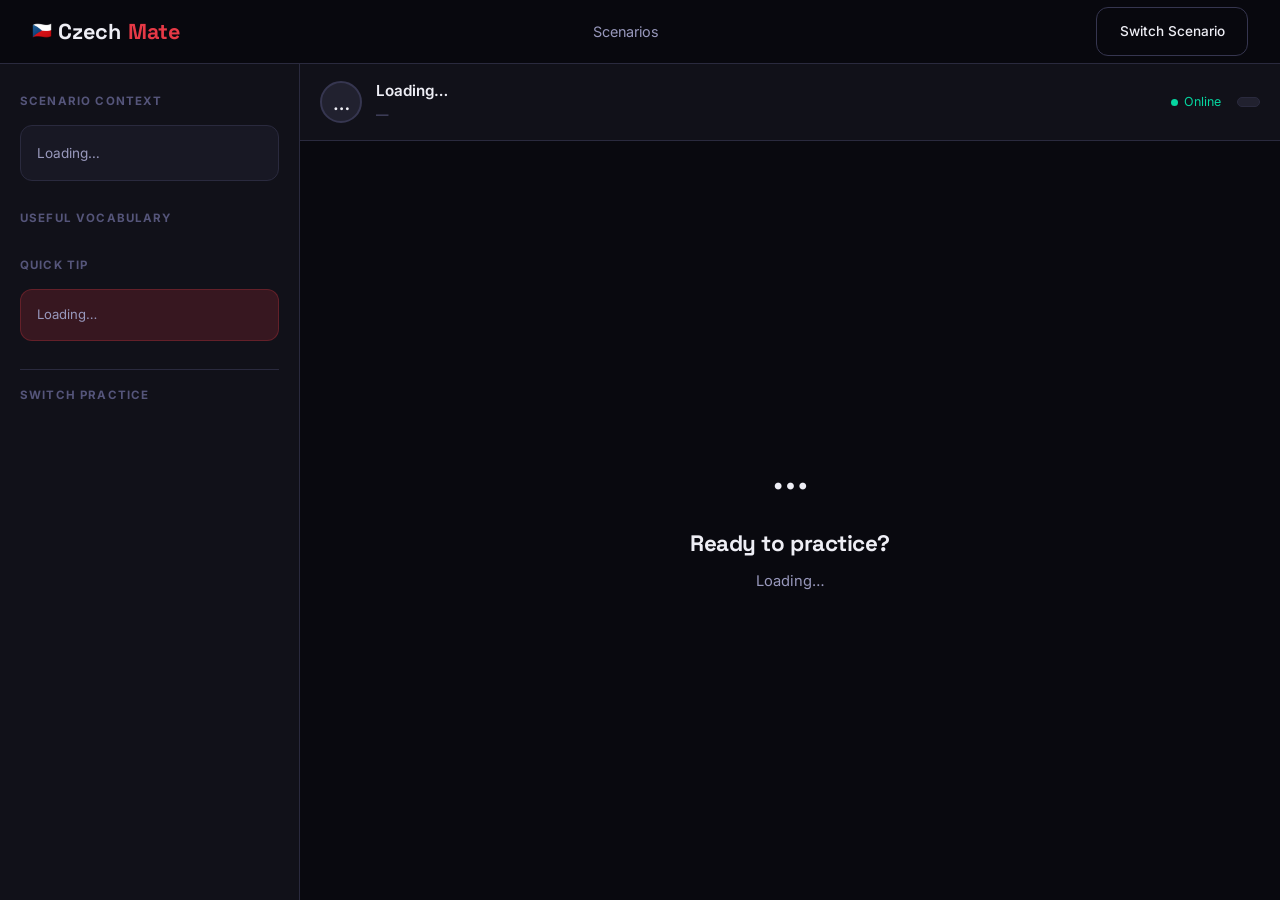
==== practice.html @ a64a5487 "Initial commit — CzechMate MVP (Czech + Spanish scenarios)" ====
<!DOCTYPE html>
<html lang="en">
<head>
  <meta charset="UTF-8">
  <meta name="viewport" content="width=device-width, initial-scale=1.0">
  <title>Practice — CzechMate</title>
  <link rel="preconnect" href="https://fonts.googleapis.com">
  <link rel="preconnect" href="https://fonts.gstatic.com" crossorigin>
  <link href="https://fonts.googleapis.com/css2?family=Space+Grotesk:wght@400;500;600;700&family=Inter:wght@400;500;600&display=swap" rel="stylesheet">
  <link rel="stylesheet" href="styles.css">
  <script src="data.js"></script>
  <script src="chat.js"></script>
</head>
<body>

  <nav>
    <a href="index.html" class="logo">
      <span class="flag">🇨🇿</span>Czech<span class="accent">Mate</span>
    </a>
    <ul class="nav-links">
      <li><a href="scenarios.html">Scenarios</a></li>
      <li id="navScenarioLink"></li>
    </ul>
    <div class="nav-right">
      <a href="scenarios.html" class="btn btn-ghost" style="font-size:.85rem">Switch Scenario</a>
    </div>
  </nav>

  <div class="chat-layout">

    <!-- SIDEBAR -->
    <div class="chat-sidebar" id="chatSidebar">
      <div class="sidebar-section">
        <div class="sidebar-label">Scenario Context</div>
        <div class="context-card" id="sidebarContext">Loading…</div>
      </div>
      <div class="sidebar-section">
        <div class="sidebar-label">Useful Vocabulary</div>
        <div id="sidebarVocab"></div>
      </div>
      <div class="sidebar-section">
        <div class="sidebar-label">Quick Tip</div>
        <div class="tip-card" id="sidebarTip">Loading…</div>
      </div>
      <div class="sidebar-section" style="margin-top:auto;padding-top:1rem;border-top:1px solid var(--border)">
        <div class="sidebar-label">Switch Practice</div>
        <div id="scenarioSwitcher"></div>
      </div>
    </div>

    <!-- CHAT MAIN -->
    <div class="chat-main">

      <div class="chat-topbar">
        <div class="chat-persona">
          <div class="persona-avatar" id="personaAvatar">…</div>
          <div>
            <div class="persona-name" id="personaName">Loading…</div>
            <div class="persona-role" id="personaRole">—</div>
          </div>
        </div>
        <div style="display:flex;align-items:center;gap:1rem">
          <div class="persona-status"><span class="status-dot"></span> Online</div>
          <span id="langBadge" style="font-size:.75rem;font-weight:700;padding:.25rem .65rem;border-radius:100px;background:var(--s3);color:var(--t2);border:1px solid var(--border)"></span>
        </div>
      </div>

      <div class="chat-msgs" id="chatMsgs">
        <div id="welcomeState" style="flex:1;display:flex;align-items:center;justify-content:center;padding:3rem 2rem;">
          <div style="text-align:center;max-width:400px">
            <div style="font-size:3.5rem;margin-bottom:1rem" id="welcomeIcon">…</div>
            <h3 style="font-family:var(--font-h);font-size:1.4rem;font-weight:700;margin-bottom:.75rem" id="welcomeTitle">Ready to practice?</h3>
            <p style="color:var(--t2);font-size:.92rem;line-height:1.7;margin-bottom:1.5rem" id="welcomeSub">Loading…</p>
            <div id="welcomeActions"></div>
          </div>
        </div>
      </div>

      <div class="chat-input-area" id="chatInputArea" style="display:none">
        <form class="chat-form" id="chatForm" onsubmit="handleSubmit(event)">
          <input
            type="text"
            class="chat-input"
            id="chatInput"
            autocomplete="off"
            autocorrect="off"
            spellcheck="false"
          >
          <button type="submit" class="chat-submit" title="Send">➤</button>
        </form>
        <div class="chat-hint" id="chatHint"></div>
      </div>

    </div>
  </div>

  <script>
    // ── SETUP ─────────────────────────────────────────────
    const params      = new URLSearchParams(window.location.search);
    const scenarioId  = params.get('scenario') || 'pub';
    const scenarioMeta = SCENARIOS.find(s => s.id === scenarioId) || SCENARIOS[0];
    const lang        = scenarioMeta.language || 'czech';
    const hasChat     = ChatEngine.hasChatSupport(scenarioId);

    const LANG_INFO = {
      czech:   { flag: '🇨🇿', label: 'Czech',   placeholder: 'Type in Czech… accents optional 😊',   hint: 'Accents optional — type "jedno pivo" or "jedno pivo" and both work.' },
      spanish: { flag: '🇪🇸', label: 'Spanish', placeholder: 'Type in Spanish… ¡sin presión! 😄',     hint: 'Accents optional — "manana" and "mañana" both match. Focus on the words.' }
    };
    const li = LANG_INFO[lang] || LANG_INFO.czech;

    // Nav
    document.getElementById('navScenarioLink').innerHTML =
      `<a href="scenario.html?id=${scenarioId}" style="color:var(--gold)">${scenarioMeta.icon} ${scenarioMeta.title}</a>`;
    document.title = `Practice: ${scenarioMeta.title} — CzechMate`;

    // Language badge
    document.getElementById('langBadge').textContent = `${li.flag} ${li.label}`;

    // Scenario switcher — show all chat-supported scenarios
    const allChats = ChatEngine.getAvailableScenarios();
    document.getElementById('scenarioSwitcher').innerHTML = Object.entries(allChats).map(([id, s]) => {
      const meta = SCENARIOS.find(sc => sc.id === id);
      const icon = meta ? meta.icon : '💬';
      const name = meta ? meta.title : id;
      const active = id === scenarioId;
      return `<a href="practice.html?scenario=${id}" class="btn btn-ghost"
                 style="font-size:.8rem;padding:.45rem .9rem;margin-bottom:.3rem;
                        ${active ? 'border-color:var(--red);color:var(--red)' : ''}">
                ${icon} ${name}${active ? ' ✓' : ''}
              </a>`;
    }).join('');

    // ── NO CHAT SUPPORT — show "coming soon" state ────────
    if (!hasChat) {
      const fallbackId = lang === 'spanish' ? 'es_tapas' : 'pub';
      const fallbackMeta = SCENARIOS.find(s => s.id === fallbackId);

      document.getElementById('personaAvatar').textContent = scenarioMeta.icon;
      document.getElementById('personaName').textContent = scenarioMeta.title;
      document.getElementById('personaRole').textContent = 'Practice coming soon';
      document.getElementById('sidebarContext').textContent = scenarioMeta.shortDesc;
      document.getElementById('sidebarTip').textContent = 'Review the scenario page for dialogue, key phrases, and cultural tips.';
      document.getElementById('sidebarVocab').innerHTML = (scenarioMeta.keyPhrases || []).slice(0, 5).map(p => `
        <div class="vocab-item"><span class="vocab-cz">${p.czech}</span><span class="vocab-en">${p.english}</span></div>
      `).join('');

      document.getElementById('welcomeIcon').textContent = scenarioMeta.icon;
      document.getElementById('welcomeTitle').textContent = `${scenarioMeta.title} — Practice`;
      document.getElementById('welcomeSub').textContent = 'Full AI chat for this scenario is coming soon. In the meantime, review the scenario and try the available practice modes below.';
      document.getElementById('welcomeActions').innerHTML = `
        <div style="display:flex;flex-direction:column;gap:.75rem;align-items:center">
          <a href="scenario.html?id=${scenarioId}" class="btn btn-primary btn-lg">Review Scenario →</a>
          <a href="practice.html?scenario=${fallbackId}" class="btn btn-ghost">
            Try ${fallbackMeta ? fallbackMeta.icon + ' ' + fallbackMeta.title : 'another scenario'} instead
          </a>
          <div style="font-size:.78rem;color:var(--t3);margin-top:.5rem">Full AI chat coming soon for this scenario</div>
        </div>
      `;
      return; // stop here — no chat to init
    }

    // ── INIT CHAT ─────────────────────────────────────────
    const chatData = ChatEngine.init(scenarioId);
    let chatStarted = false;
    let msgCount = 0;

    // Persona
    document.getElementById('personaAvatar').textContent = chatData.persona.avatar;
    document.getElementById('personaName').textContent   = chatData.persona.name;
    document.getElementById('personaRole').textContent   = chatData.persona.role;

    // Sidebar
    document.getElementById('sidebarContext').textContent = chatData.context;
    document.getElementById('sidebarTip').textContent     = chatData.tip;
    document.getElementById('sidebarVocab').innerHTML     = chatData.vocabulary.map(v => `
      <div class="vocab-item">
        <span class="vocab-cz">${v.cz}</span>
        <span class="vocab-en">${v.en}</span>
      </div>
    `).join('');

    // Input placeholder + hint
    document.getElementById('chatInput').placeholder = li.placeholder;
    document.getElementById('chatHint').textContent  = li.hint;

    // Welcome state
    document.getElementById('welcomeIcon').textContent  = scenarioMeta.icon;
    document.getElementById('welcomeTitle').textContent = `Practice: ${scenarioMeta.title}`;
    document.getElementById('welcomeSub').textContent   = chatData.context;
    document.getElementById('welcomeActions').innerHTML = `
      <button class="btn btn-primary btn-lg" onclick="startChat()">Start Conversation →</button>
      <div style="margin-top:.75rem;font-size:.78rem;color:var(--t3)">
        ${li.flag} Type in ${li.label} — accents are optional, just focus on the words.
      </div>
    `;

    // ── START ─────────────────────────────────────────────
    function startChat() {
      chatStarted = true;
      document.getElementById('welcomeState').remove();
      document.getElementById('chatInputArea').style.display = 'block';
      addAIMessage(chatData.opening.text, chatData.opening.translation, false);
      document.getElementById('chatInput').focus();
    }

    // ── RENDER HELPERS ─────────────────────────────────────
    function addAIMessage(text, translation, withDelay = true) {
      const msgs = document.getElementById('chatMsgs');
      if (withDelay) {
        const tid = 'typing_' + Date.now();
        const el  = document.createElement('div');
        el.id = tid;
        el.innerHTML = `<div class="typing-bubble"><div class="t-dot"></div><div class="t-dot"></div><div class="t-dot"></div></div>`;
        msgs.appendChild(el);
        scrollBottom();
        setTimeout(() => { el.remove(); renderAI(text, translation); }, 700 + Math.random() * 500);
      } else {
        renderAI(text, translation);
      }
    }

    function renderAI(text, translation) {
      const msgs = document.getElementById('chatMsgs');
      const el   = document.createElement('div');
      el.className = 'msg ai';
      el.innerHTML = `
        <div class="msg-bubble">${esc(text)}</div>
        ${translation ? `<div class="msg-meta">${esc(translation)}</div>` : ''}
      `;
      msgs.appendChild(el);
      scrollBottom();
    }

    function addUserMessage(text) {
      const msgs = document.getElementById('chatMsgs');
      const el   = document.createElement('div');
      el.className = 'msg user';
      el.innerHTML = `<div class="msg-bubble">${esc(text)}</div>`;
      msgs.appendChild(el);
      scrollBottom();
    }

    function addCorrection(c) {
      const msgs = document.getElementById('chatMsgs');
      const el   = document.createElement('div');
      el.className = 'msg ai';
      el.innerHTML = `
        <div class="msg-correction">
          <div class="correction-label">⚠️ Quick correction</div>
          <strong>"${esc(c.wrong)}"</strong> → <strong style="color:var(--green)">"${esc(c.right)}"</strong>
          <div style="margin-top:.35rem;color:var(--t2)">${esc(c.explain)}</div>
        </div>`;
      msgs.appendChild(el);
      scrollBottom();
    }

    function addEncouragement(text) {
      const msgs = document.getElementById('chatMsgs');
      const el   = document.createElement('div');
      el.innerHTML = `
        <div style="text-align:center;font-size:.78rem;color:var(--green);
                    padding:.5rem;border-top:1px solid var(--border);
                    border-bottom:1px solid var(--border);margin:.5rem 0">
          ✓ ${esc(text)}
        </div>`;
      msgs.appendChild(el);
      scrollBottom();
    }

    function showCompletionBanner() {
      const msgs = document.getElementById('chatMsgs');
      const el   = document.createElement('div');
      el.innerHTML = `
        <div style="background:linear-gradient(135deg,rgba(6,214,160,.08),rgba(230,57,70,.08));
                    border:1px solid var(--border-l);border-radius:var(--r-lg);
                    padding:1.75rem;text-align:center;margin:1rem 0">
          <div style="font-size:2.5rem;margin-bottom:.75rem">🎉</div>
          <h3 style="font-family:var(--font-h);font-size:1.2rem;font-weight:700;margin-bottom:.5rem">
            Scenario Complete!
          </h3>
          <p style="color:var(--t2);font-size:.88rem;margin-bottom:1.25rem">
            You held a full conversation in ${li.label}. That's the real thing.
          </p>
          <div style="display:flex;gap:.75rem;justify-content:center;flex-wrap:wrap">
            <a href="scenario.html?id=${scenarioId}" class="btn btn-ghost" style="font-size:.85rem">Review Scenario</a>
            <a href="scenarios.html" class="btn btn-primary" style="font-size:.85rem">Try Another →</a>
          </div>
        </div>`;
      msgs.appendChild(el);
      scrollBottom();
      const area = document.getElementById('chatInputArea');
      area.style.opacity = '0.4';
      area.style.pointerEvents = 'none';
    }

    // ── SUBMIT ─────────────────────────────────────────────
    function handleSubmit(e) {
      e.preventDefault();
      const input = document.getElementById('chatInput');
      const text  = input.value.trim();
      if (!text) return;
      input.value = '';
      msgCount++;

      addUserMessage(text);
      const result = ChatEngine.process(text);

      if (result.correction) {
        setTimeout(() => addCorrection(result.correction), 300);
      }

      const delay = result.correction ? 1400 : 0;
      setTimeout(() => {
        addAIMessage(result.response.text, result.response.translation, true);
        if (result.encouragement) {
          setTimeout(() => addEncouragement(result.encouragement), 1600);
        }
        if (result.state === 'done' && msgCount > 2) {
          setTimeout(showCompletionBanner, 2200);
        }
      }, delay);
    }

    // ── UTILS ──────────────────────────────────────────────
    function scrollBottom() {
      const msgs = document.getElementById('chatMsgs');
      setTimeout(() => msgs.scrollTo({ top: msgs.scrollHeight, behavior: 'smooth' }), 60);
    }
    function esc(str) {
      return String(str)
        .replace(/&/g,'&amp;').replace(/</g,'&lt;')
        .replace(/>/g,'&gt;').replace(/"/g,'&quot;');
    }

    document.addEventListener('keydown', e => {
      if (e.key === 'Enter' && !chatStarted && hasChat) startChat();
    });
  </script>

</body>
</html>
---- styles.css ----
/* ============================================
   CZECHMATE — Design System & Global Styles
   ============================================ */

*, *::before, *::after { box-sizing: border-box; margin: 0; padding: 0; }

:root {
  --bg:       #09090f;
  --s1:       #111119;
  --s2:       #181824;
  --s3:       #21212f;
  --border:   #2a2a3e;
  --border-l: #363650;
  --red:      #e63946;
  --red-d:    #c1121f;
  --red-glow: rgba(230,57,70,0.18);
  --gold:     #f4a261;
  --gold-glow:rgba(244,162,97,0.15);
  --green:    #06d6a0;
  --blue:     #4361ee;
  --t1:       #eeeef5;
  --t2:       #9898bc;
  --t3:       #55557a;
  --font-h:   'Space Grotesk', sans-serif;
  --font-b:   'Inter', sans-serif;
  --r:        12px;
  --r-lg:     18px;
  --shadow:   0 8px 32px rgba(0,0,0,0.5);
}

html { scroll-behavior: smooth; }
body { background: var(--bg); color: var(--t1); font-family: var(--font-b); line-height: 1.65; }

/* ─── TYPOGRAPHY ─── */
h1,h2,h3,h4 { font-family: var(--font-h); letter-spacing: -0.02em; line-height: 1.15; }
a { color: inherit; }

/* ─── NAV ─── */
nav {
  position: fixed; top: 0; left: 0; right: 0; z-index: 200;
  display: flex; align-items: center; justify-content: space-between;
  padding: 0 2rem; height: 64px;
  background: rgba(9,9,15,0.85); backdrop-filter: blur(16px);
  border-bottom: 1px solid var(--border);
}
.logo {
  font-family: var(--font-h); font-size: 1.35rem; font-weight: 700;
  text-decoration: none; color: var(--t1); display: flex; align-items: center; gap: 0.4rem;
}
.logo .accent { color: var(--red); }
.logo .flag { font-size: 1rem; }
.nav-links { display: flex; align-items: center; gap: 1.5rem; list-style: none; }
.nav-links a { color: var(--t2); text-decoration: none; font-size: 0.9rem; transition: color .2s; }
.nav-links a:hover { color: var(--t1); }
.nav-right { display: flex; align-items: center; gap: 0.75rem; }

/* ─── BUTTONS ─── */
.btn {
  display: inline-flex; align-items: center; gap: 0.45rem;
  padding: .75rem 1.4rem; border-radius: var(--r);
  font-family: var(--font-b); font-size: .9rem; font-weight: 500;
  text-decoration: none; cursor: pointer; border: none; transition: all .2s;
  white-space: nowrap;
}
.btn-primary { background: var(--red); color: #fff; }
.btn-primary:hover { background: var(--red-d); transform: translateY(-1px); box-shadow: 0 8px 24px var(--red-glow); }
.btn-ghost { background: transparent; color: var(--t1); border: 1px solid var(--border-l); }
.btn-ghost:hover { border-color: var(--t2); background: var(--s2); }
.btn-lg { padding: 1rem 2rem; font-size: 1rem; }
.btn-xl { padding: 1.1rem 2.25rem; font-size: 1.05rem; font-weight: 600; border-radius: 14px; }

/* ─── HERO ─── */
.hero {
  min-height: 100vh; display: flex; align-items: center; justify-content: center;
  text-align: center; padding: 7rem 2rem 5rem; position: relative; overflow: hidden;
}
.hero-glow {
  position: absolute; top: -10%; left: 50%; transform: translateX(-50%);
  width: 900px; height: 700px; pointer-events: none;
  background: radial-gradient(ellipse at center top, var(--red-glow) 0%, transparent 65%);
}
.hero-badge {
  display: inline-flex; align-items: center; gap: .5rem;
  background: var(--s2); border: 1px solid var(--border-l);
  padding: .35rem .9rem; border-radius: 100px; font-size: .82rem;
  color: var(--t2); margin-bottom: 2rem;
}
.badge-dot { width:7px; height:7px; background:var(--green); border-radius:50%; animation: pulse 2.5s infinite; }
@keyframes pulse { 0%,100%{opacity:1} 50%{opacity:.35} }

.hero h1 {
  font-size: clamp(2.8rem, 7vw, 5.5rem); font-weight: 700;
  margin-bottom: 1.5rem; max-width: 820px; margin-left: auto; margin-right: auto;
}
.hero h1 .line-red { color: var(--red); display: block; }
.hero h1 .line-dim { color: var(--t2); display: block; font-size: 0.65em; font-weight: 400; margin-top: .3rem; letter-spacing: 0; }

.hero-sub {
  font-size: clamp(.95rem, 2vw, 1.2rem); color: var(--t2);
  max-width: 520px; margin: 0 auto 2.5rem; line-height: 1.75;
}
.hero-cta { display: flex; align-items: center; justify-content: center; gap: 1rem; flex-wrap: wrap; margin-bottom: 3.5rem; }
.hero-proof { display: flex; align-items: center; justify-content: center; gap: 0.5rem; font-size: .82rem; color: var(--t3); }
.proof-avatars { display: flex; }
.proof-avatars span { width:28px; height:28px; border-radius:50%; background:var(--s3); border:2px solid var(--bg); display:flex;align-items:center;justify-content:center;font-size:.75rem; margin-left:-8px; }
.proof-avatars span:first-child { margin-left: 0; }

.hero-divider { width:100%; max-width:900px; margin:0 auto; border:none; border-top:1px solid var(--border); margin-top:3rem; margin-bottom:3rem; }
.hero-stats { display: flex; align-items: center; justify-content: center; gap: 3rem; flex-wrap: wrap; }
.stat-num { font-family:var(--font-h); font-size:1.9rem; font-weight:700; }
.stat-label { font-size:.8rem; color:var(--t3); margin-top:.2rem; }

/* ─── SECTIONS ─── */
.section { padding: 5rem 2rem; max-width: 1100px; margin: 0 auto; }
.section-center { text-align: center; }
.section-center .section-title { margin-left: auto; margin-right: auto; }
.section-center .section-sub { margin-left: auto; margin-right: auto; }
.section-tag { font-size:.75rem; font-weight:700; letter-spacing:.1em; text-transform:uppercase; color:var(--red); margin-bottom:.85rem; }
.section-title { font-size: clamp(1.8rem,4vw,2.9rem); font-weight:700; margin-bottom:.75rem; max-width:600px; }
.section-sub { font-size:1.05rem; color:var(--t2); max-width:520px; line-height:1.75; margin-bottom:0; }

.full-section { background: var(--s1); border-top: 1px solid var(--border); border-bottom: 1px solid var(--border); }

/* ─── PAIN CARDS ─── */
.pain-grid { display:grid; grid-template-columns:repeat(auto-fit,minmax(280px,1fr)); gap:1.25rem; margin-top:3rem; }
.pain-card { background:var(--s2); border:1px solid var(--border); border-radius:var(--r-lg); padding:1.75rem; }
.pain-icon { font-size:2rem; margin-bottom:1rem; }
.pain-card h3 { font-size:1.05rem; font-weight:600; margin-bottom:.5rem; }
.pain-card p { color:var(--t2); font-size:.9rem; line-height:1.65; }
.pain-card .strike { text-decoration: line-through; opacity:.5; }

/* ─── HOW IT WORKS ─── */
.steps { display:grid; grid-template-columns:repeat(auto-fit,minmax(240px,1fr)); gap:2.5rem; margin-top:3rem; }
.step { text-align:center; }
.step-num {
  width:48px; height:48px; border-radius:50%; display:flex; align-items:center; justify-content:center;
  font-family:var(--font-h); font-weight:700; font-size:1rem; margin:0 auto 1.25rem;
  background:var(--red-glow); border:1px solid var(--red); color:var(--red);
}
.step h3 { font-size:1.1rem; font-weight:600; margin-bottom:.5rem; }
.step p { color:var(--t2); font-size:.9rem; line-height:1.65; }

/* ─── SCENARIO CARDS ─── */
.scenarios-grid { display:grid; grid-template-columns:repeat(auto-fill,minmax(290px,1fr)); gap:1.25rem; margin-top:3rem; }
.scenario-card {
  background:var(--s2); border:1px solid var(--border); border-radius:var(--r-lg);
  padding:1.75rem; cursor:pointer; text-decoration:none; color:inherit; display:block;
  transition:all .25s; position:relative; overflow:hidden;
}
.scenario-card::before {
  content:''; position:absolute; top:0; left:0; right:0; height:3px;
  background:linear-gradient(90deg,var(--red),var(--gold));
  transform:scaleX(0); transform-origin:left; transition:transform .3s;
}
.scenario-card:hover::before { transform:scaleX(1); }
.scenario-card:hover { border-color:var(--border-l); transform:translateY(-4px); box-shadow:var(--shadow); }
.scenario-icon { font-size:2.5rem; margin-bottom:1rem; display:block; }
.scenario-card h3 { font-size:1.15rem; font-weight:600; margin-bottom:.2rem; }
.cz-title { font-size:.82rem; color:var(--gold); margin-bottom:.75rem; font-style:italic; }
.scenario-card p { color:var(--t2); font-size:.88rem; line-height:1.65; margin-bottom:1.25rem; }
.scenario-meta { display:flex; align-items:center; justify-content:space-between; }
.difficulty {
  font-size:.72rem; font-weight:700; text-transform:uppercase; letter-spacing:.06em;
  padding:.28rem .7rem; border-radius:100px;
}
.difficulty.beginner { background:rgba(6,214,160,.12); color:var(--green); }
.difficulty.intermediate { background:rgba(244,162,97,.12); color:var(--gold); }
.difficulty.advanced { background:rgba(230,57,70,.12); color:var(--red); }
.scenario-arrow { color:var(--t3); font-size:.85rem; transition:color .2s; }
.scenario-card:hover .scenario-arrow { color:var(--red); }

/* ─── TESTIMONIALS ─── */
.testimonials-grid { display:grid; grid-template-columns:repeat(auto-fit,minmax(280px,1fr)); gap:1.25rem; margin-top:3rem; }
.testimonial { background:var(--s2); border:1px solid var(--border); border-radius:var(--r-lg); padding:1.75rem; }
.stars { color:var(--gold); font-size:.9rem; margin-bottom:1rem; letter-spacing:2px; }
.testimonial blockquote { color:var(--t2); font-size:.92rem; line-height:1.75; margin-bottom:1.25rem; font-style:italic; }
.t-author { display:flex; align-items:center; gap:.75rem; }
.t-avatar { width:40px; height:40px; border-radius:50%; background:var(--s3); display:flex; align-items:center; justify-content:center; font-size:1.2rem; border:1px solid var(--border-l); }
.t-name { font-size:.88rem; font-weight:600; }
.t-info { font-size:.78rem; color:var(--t3); margin-top:.1rem; }

/* ─── CTA BANNER ─── */
.cta-banner {
  text-align:center; padding:5rem 2rem;
  background: var(--s1); border-top:1px solid var(--border); border-bottom:1px solid var(--border);
}
.cta-banner h2 { font-size:clamp(1.8rem,4vw,2.8rem); font-weight:700; margin-bottom:1rem; }
.cta-banner p { color:var(--t2); font-size:1.05rem; margin-bottom:2.5rem; }
.cta-note { font-size:.8rem; color:var(--t3); margin-top:1rem; }

/* ─── FOOTER ─── */
footer { padding:2rem; text-align:center; color:var(--t3); font-size:.82rem; border-top:1px solid var(--border); }
footer a { color:var(--t3); text-decoration:none; }
footer a:hover { color:var(--t2); }
.footer-inner { max-width:1100px; margin:0 auto; display:flex; align-items:center; justify-content:space-between; flex-wrap:wrap; gap:1rem; }

/* ─── SCENARIOS PAGE ─── */
.page-hero {
  padding: 6rem 2rem 2.5rem; text-align:center; max-width:700px; margin:0 auto;
}
.page-hero h1 { font-size:clamp(2rem,5vw,3.2rem); font-weight:700; margin-bottom:.75rem; }
.page-hero p { color:var(--t2); font-size:1.05rem; }
.filter-bar { display:flex; align-items:center; gap:.6rem; flex-wrap:wrap; margin-bottom:2rem; }
.filter-btn {
  font-size:.8rem; font-weight:600; padding:.35rem .9rem; border-radius:100px;
  background:var(--s2); border:1px solid var(--border); color:var(--t2); cursor:pointer; transition:all .2s;
}
.filter-btn.active, .filter-btn:hover { background:var(--red); border-color:var(--red); color:#fff; }

/* ─── SCENARIO DETAIL ─── */
.detail-header {
  padding: 6rem 2rem 2rem; max-width:800px; margin:0 auto;
}
.back-link {
  display:inline-flex; align-items:center; gap:.4rem; color:var(--t3); text-decoration:none;
  font-size:.88rem; margin-bottom:2rem; transition:color .2s;
}
.back-link:hover { color:var(--t1); }
.detail-header h1 { font-size:clamp(2rem,5vw,3.5rem); font-weight:700; margin-bottom:.3rem; }
.detail-cz { font-size:1.1rem; color:var(--gold); margin-bottom:.75rem; font-style:italic; }
.detail-header p { color:var(--t2); font-size:1rem; line-height:1.75; max-width:620px; }
.detail-badges { display:flex; gap:.6rem; margin-top:1.25rem; flex-wrap:wrap; }
.badge { font-size:.75rem; font-weight:600; padding:.3rem .8rem; border-radius:100px; background:var(--s2); border:1px solid var(--border); color:var(--t2); }

.content-body { max-width:800px; margin:0 auto; padding:0 2rem 5rem; }

.content-block { margin-bottom:3rem; }
.content-block-title {
  font-family:var(--font-h); font-size:1.2rem; font-weight:700;
  margin-bottom:1.25rem; display:flex; align-items:center; gap:.6rem;
  padding-bottom:.75rem; border-bottom:1px solid var(--border);
}

/* ─── DIALOGUE ─── */
.dialogue-box { background:var(--s2); border:1px solid var(--border); border-radius:var(--r-lg); overflow:hidden; }
.dialogue-line {
  display:grid; grid-template-columns:90px 1fr; gap:1rem; align-items:start;
  padding:1.2rem 1.5rem; border-bottom:1px solid var(--border);
}
.dialogue-line:last-child { border-bottom:none; }
.dialogue-line.you-line { background:rgba(230,57,70,.04); }
.dl-speaker { font-size:.75rem; font-weight:700; color:var(--t3); padding-top:.25rem; text-transform:uppercase; letter-spacing:.05em; }
.dl-czech { font-size:1rem; font-weight:600; color:var(--t1); margin-bottom:.25rem; line-height:1.5; }
.dl-english { font-size:.85rem; color:var(--t2); margin-bottom:.4rem; }
.dl-note {
  font-size:.78rem; color:var(--gold); display:inline-block;
  background:rgba(244,162,97,.1); border-left:2px solid var(--gold);
  padding:.3rem .7rem; border-radius:0 6px 6px 0; margin-top:.2rem; line-height:1.5;
}

/* ─── KEY PHRASES ─── */
.phrases-list { display:grid; gap:.7rem; }
.phrase-row {
  background:var(--s2); border:1px solid var(--border); border-radius:var(--r);
  padding:1rem 1.25rem; display:grid; grid-template-columns:1.2fr 1fr 1fr; gap:1rem; align-items:center;
}
.p-cz { font-weight:600; font-size:.95rem; }
.p-en { color:var(--t2); font-size:.88rem; }
.p-ph { color:var(--t3); font-size:.78rem; font-style:italic; }

/* ─── CULTURAL TIPS ─── */
.tips-list { display:grid; gap:.85rem; }
.tip {
  background:var(--s2); border:1px solid var(--border); border-radius:var(--r);
  border-left:3px solid var(--gold); padding:1.1rem 1.25rem;
}
.tip h4 { font-size:.9rem; font-weight:700; color:var(--gold); margin-bottom:.35rem; }
.tip p { font-size:.87rem; color:var(--t2); line-height:1.65; }

/* ─── REAL VS TEXTBOOK ─── */
.rvt-grid { display:grid; grid-template-columns:1fr 1fr; gap:1rem; }
.rvt-col h4 { font-size:.75rem; font-weight:700; letter-spacing:.08em; text-transform:uppercase; margin-bottom:.75rem; }
.rvt-col.textbook h4 { color:var(--t3); }
.rvt-col.real h4 { color:var(--green); }
.rvt-item { background:var(--s2); border:1px solid var(--border); border-radius:var(--r); padding:.9rem 1rem; margin-bottom:.6rem; font-size:.87rem; line-height:1.6; }
.rvt-col.textbook .rvt-item { color:var(--t3); }
.rvt-col.real .rvt-item { color:var(--t1); background:rgba(6,214,160,.05); border-color:rgba(6,214,160,.2); }

/* ─── PRACTICE CTA ─── */
.practice-cta-box {
  background: linear-gradient(135deg, var(--s2), var(--s3));
  border: 1px solid var(--border-l); border-radius:var(--r-lg);
  padding:2.25rem; text-align:center; margin-top:2.5rem;
}
.practice-cta-box h3 { font-size:1.4rem; font-weight:700; margin-bottom:.5rem; }
.practice-cta-box p { color:var(--t2); margin-bottom:1.5rem; font-size:.95rem; }

/* ─── CHAT PAGE ─── */
.chat-layout { display:grid; grid-template-columns:300px 1fr; min-height:100vh; padding-top:64px; }

.chat-sidebar {
  background:var(--s1); border-right:1px solid var(--border);
  padding:1.75rem 1.25rem; position:sticky; top:64px;
  height:calc(100vh - 64px); overflow-y:auto;
}
.sidebar-section { margin-bottom:1.75rem; }
.sidebar-label { font-size:.72rem; font-weight:700; letter-spacing:.1em; text-transform:uppercase; color:var(--t3); margin-bottom:.85rem; }
.context-card {
  background:var(--s2); border:1px solid var(--border); border-radius:var(--r);
  padding:1rem; font-size:.85rem; color:var(--t2); line-height:1.65;
}
.vocab-item {
  display:flex; align-items:center; justify-content:space-between;
  padding:.6rem .85rem; background:var(--s2); border:1px solid var(--border);
  border-radius:8px; margin-bottom:.4rem;
}
.vocab-cz { font-weight:600; font-size:.88rem; }
.vocab-en { font-size:.78rem; color:var(--t3); }
.tip-card { background:var(--red-glow); border:1px solid rgba(230,57,70,.25); border-radius:var(--r); padding:.9rem 1rem; font-size:.82rem; color:var(--t2); line-height:1.65; }

.chat-main { display:flex; flex-direction:column; height:calc(100vh - 64px); }
.chat-topbar {
  padding:.9rem 1.25rem; border-bottom:1px solid var(--border);
  display:flex; align-items:center; justify-content:space-between;
  background:var(--s1); flex-shrink:0;
}
.chat-persona { display:flex; align-items:center; gap:.85rem; }
.persona-avatar { width:42px; height:42px; border-radius:50%; background:var(--s3); border:2px solid var(--border-l); display:flex; align-items:center; justify-content:center; font-size:1.4rem; flex-shrink:0; }
.persona-name { font-size:.95rem; font-weight:600; }
.persona-role { font-size:.78rem; color:var(--t3); margin-top:.1rem; }
.persona-status { display:flex; align-items:center; gap:.4rem; font-size:.78rem; color:var(--green); }
.status-dot { width:7px; height:7px; background:var(--green); border-radius:50%; animation:pulse 2s infinite; }

.chat-msgs { flex:1; overflow-y:auto; padding:1.5rem; display:flex; flex-direction:column; gap:1rem; scroll-behavior:smooth; }

.msg { max-width:72%; display:flex; flex-direction:column; gap:.3rem; }
.msg.ai { align-self:flex-start; }
.msg.user { align-self:flex-end; }
.msg-bubble { padding:.85rem 1.1rem; border-radius:16px; font-size:.93rem; line-height:1.55; }
.msg.ai .msg-bubble { background:var(--s3); border:1px solid var(--border); border-bottom-left-radius:4px; }
.msg.user .msg-bubble { background:var(--red); color:#fff; border-bottom-right-radius:4px; }
.msg-meta { font-size:.75rem; color:var(--t3); padding:0 .35rem; }
.msg.user .msg-meta { text-align:right; }
.msg-correction {
  max-width:420px; background:var(--gold-glow); border:1px solid rgba(244,162,97,.3);
  border-radius:var(--r); padding:.8rem 1rem; font-size:.82rem; color:var(--gold); line-height:1.6;
}
.correction-label { font-weight:700; font-size:.72rem; text-transform:uppercase; letter-spacing:.06em; margin-bottom:.35rem; display:flex; align-items:center; gap:.3rem; }

.typing-wrap { display:none; }
.typing-wrap.show { display:block; }
.typing-bubble { display:flex; gap:4px; padding:.85rem 1.1rem; background:var(--s3); border:1px solid var(--border); border-radius:16px; border-bottom-left-radius:4px; width:fit-content; }
.t-dot { width:6px; height:6px; background:var(--t3); border-radius:50%; animation:tdot 1.4s infinite; }
.t-dot:nth-child(2) { animation-delay:.2s; }
.t-dot:nth-child(3) { animation-delay:.4s; }
@keyframes tdot { 0%,60%,100%{opacity:.2;transform:translateY(0)} 30%{opacity:1;transform:translateY(-5px)} }

.chat-input-area { padding:1rem 1.25rem; background:var(--s1); border-top:1px solid var(--border); flex-shrink:0; }
.chat-form { display:flex; gap:.65rem; align-items:center; }
.chat-input {
  flex:1; background:var(--s2); border:1px solid var(--border-l); border-radius:var(--r);
  padding:.85rem 1.1rem; color:var(--t1); font-family:var(--font-b); font-size:.93rem;
  outline:none; transition:border-color .2s;
}
.chat-input:focus { border-color:var(--red); }
.chat-input::placeholder { color:var(--t3); }
.chat-submit {
  width:44px; height:44px; background:var(--red); border:none; border-radius:var(--r);
  color:#fff; cursor:pointer; display:flex; align-items:center; justify-content:center;
  font-size:1.1rem; transition:background .2s; flex-shrink:0;
}
.chat-submit:hover { background:var(--red-d); }
.chat-hint { font-size:.75rem; color:var(--t3); text-align:center; margin-top:.5rem; }

/* ─── WELCOME / INTRO OVERLAY ─── */
.chat-welcome {
  flex:1; display:flex; align-items:center; justify-content:center; padding:2rem;
  flex-direction:column; text-align:center; gap:1.5rem;
}
.welcome-icon { font-size:4rem; }
.welcome-title { font-family:var(--font-h); font-size:1.5rem; font-weight:700; }
.welcome-sub { color:var(--t2); font-size:.95rem; line-height:1.7; max-width:400px; }
.chat-score { display:flex; align-items:center; gap:1rem; font-size:.85rem; color:var(--t2); }
.score-item { display:flex; align-items:center; gap:.35rem; }

/* ─── RESPONSIVE ─── */
@media (max-width:900px) {
  .chat-layout { grid-template-columns:1fr; }
  .chat-sidebar { display:none; }
  .rvt-grid { grid-template-columns:1fr; }
  .phrase-row { grid-template-columns:1fr 1fr; }
  .p-ph { display:none; }
  .dialogue-line { grid-template-columns:75px 1fr; }
}
@media (max-width:640px) {
  nav { padding:0 1rem; }
  .nav-links { display:none; }
  .hero h1 { font-size:2.4rem; }
  .hero-stats { gap:2rem; }
  .scenarios-grid { grid-template-columns:1fr; }
}
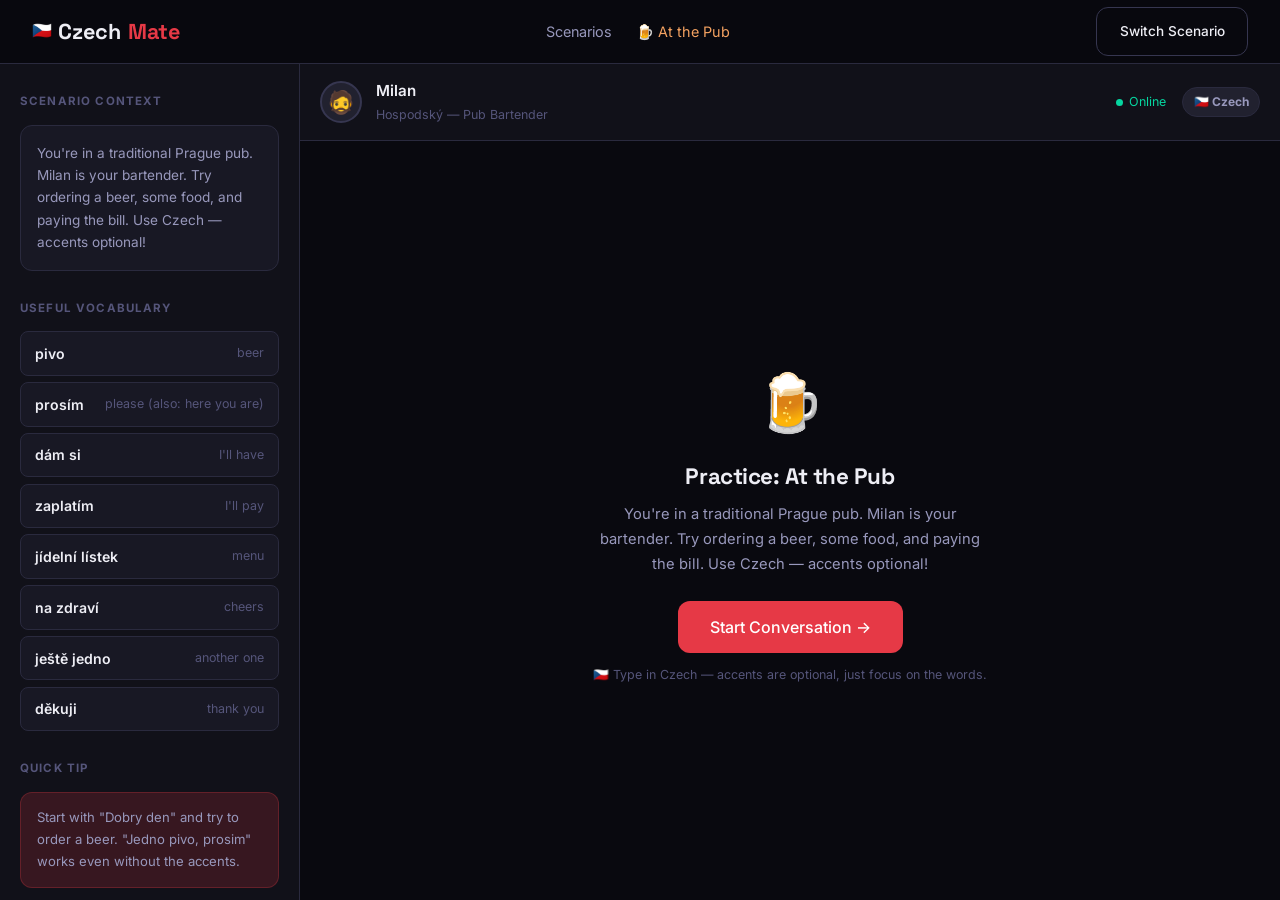
==== commit 0e84d556: "Fix practice page — wrap script in IIFE to allow early return" ====
--- a/practice.html
+++ b/practice.html
@@ -95,6 +95,7 @@
   </div>
 
   <script>
+  (function () {
     // ── SETUP ─────────────────────────────────────────────
     const params      = new URLSearchParams(window.location.search);
     const scenarioId  = params.get('scenario') || 'pub';
@@ -195,7 +196,7 @@
     `;
 
     // ── START ─────────────────────────────────────────────
-    function startChat() {
+    window.startChat = function startChat() {
       chatStarted = true;
       document.getElementById('welcomeState').remove();
       document.getElementById('chatInputArea').style.display = 'block';
@@ -294,7 +295,7 @@
     }
 
     // ── SUBMIT ─────────────────────────────────────────────
-    function handleSubmit(e) {
+    window.handleSubmit = function handleSubmit(e) {
       e.preventDefault();
       const input = document.getElementById('chatInput');
       const text  = input.value.trim();
@@ -333,8 +334,9 @@
     }
 
     document.addEventListener('keydown', e => {
-      if (e.key === 'Enter' && !chatStarted && hasChat) startChat();
+      if (e.key === 'Enter' && !chatStarted && hasChat) window.startChat();
     });
+  })();
   </script>
 
 </body>
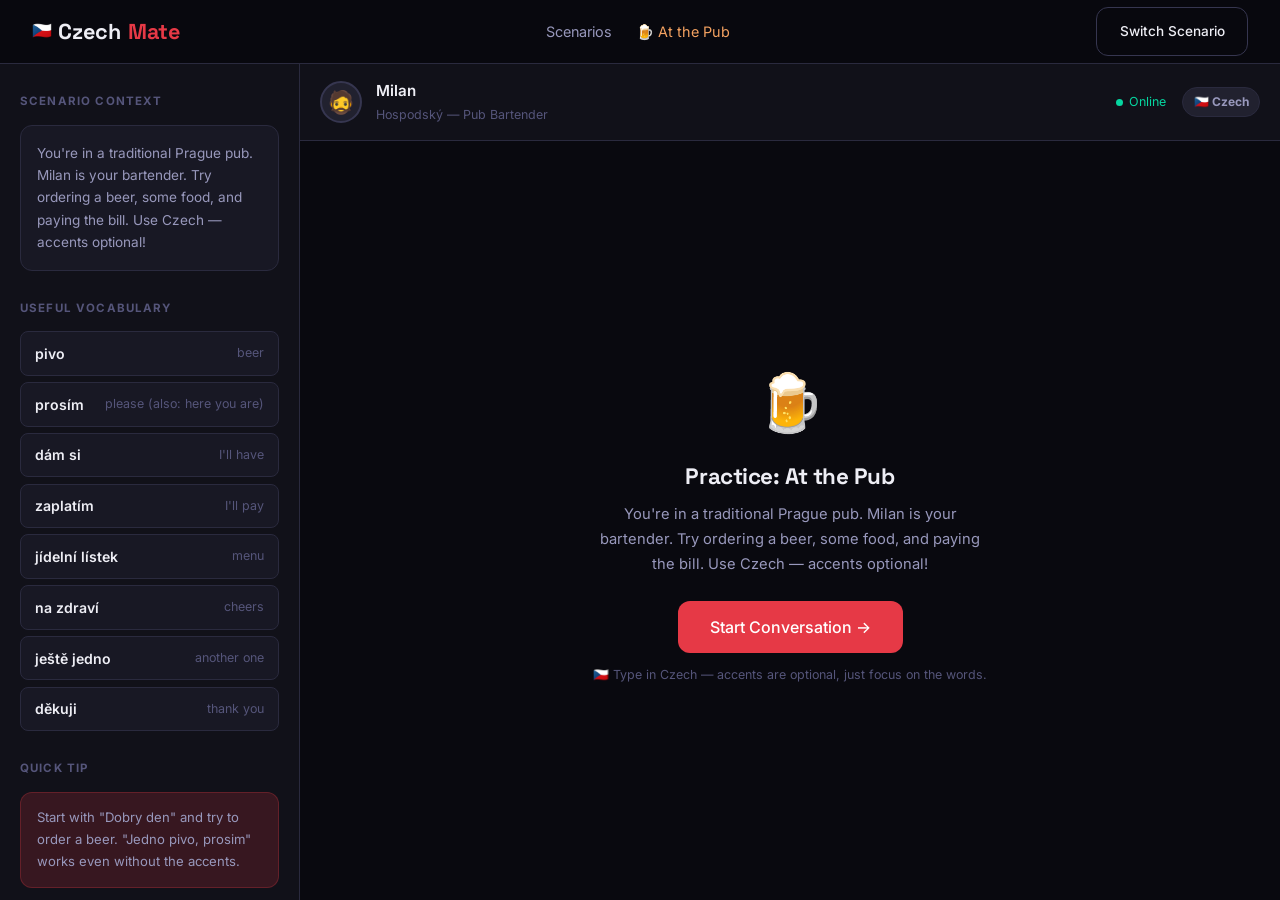
==== commit f449e89f: "Three tester-driven improvements - Remove 'quiero' grammar correction — valid in Latin America and s" ====
--- a/practice.html
+++ b/practice.html
@@ -104,8 +104,8 @@
     const hasChat     = ChatEngine.hasChatSupport(scenarioId);
 
     const LANG_INFO = {
-      czech:   { flag: '🇨🇿', label: 'Czech',   placeholder: 'Type in Czech… accents optional 😊',   hint: 'Accents optional — type "jedno pivo" or "jedno pivo" and both work.' },
-      spanish: { flag: '🇪🇸', label: 'Spanish', placeholder: 'Type in Spanish… ¡sin presión! 😄',     hint: 'Accents optional — "manana" and "mañana" both match. Focus on the words.' }
+      czech:   { flag: '🇨🇿', label: 'Czech',         placeholder: 'Type in Czech… accents optional 😊',   hint: 'Accents optional — "jedno pivo" and "jedno pivo" both work. Focus on the words.' },
+      spanish: { flag: '🇪🇸', label: 'Spain Spanish',  placeholder: 'Type in Spanish… ¡sin presión! 😄',   hint: 'Spain Spanish dialect — phrases like "ponme" and "caña" are Spain-specific. Accents optional.' }
     };
     const li = LANG_INFO[lang] || LANG_INFO.czech;
 
@@ -165,6 +165,51 @@
     let chatStarted = false;
     let msgCount = 0;
 
+    // ── SAVE / RESTORE (localStorage) ─────────────────────
+    const SAVE_KEY = `czechmate_chat_v1_${scenarioId}`;
+    let sessionMessages = []; // mirror of rendered messages for saving
+
+    function saveSession() {
+      try {
+        localStorage.setItem(SAVE_KEY, JSON.stringify({
+          scenarioId,
+          messages:    sessionMessages,
+          engineState: ChatEngine.getState(),
+          timestamp:   Date.now()
+        }));
+      } catch(e) { /* storage full or unavailable — fail silently */ }
+    }
+
+    function loadSession() {
+      try {
+        const raw = localStorage.getItem(SAVE_KEY);
+        if (!raw) return null;
+        const data = JSON.parse(raw);
+        // Expire sessions older than 7 days
+        if (Date.now() - data.timestamp > 7 * 24 * 60 * 60 * 1000) {
+          localStorage.removeItem(SAVE_KEY);
+          return null;
+        }
+        return data;
+      } catch(e) { return null; }
+    }
+
+    function clearSession() {
+      localStorage.removeItem(SAVE_KEY);
+      sessionMessages = [];
+    }
+
+    function timeAgo(ts) {
+      const mins = Math.round((Date.now() - ts) / 60000);
+      if (mins < 1)  return 'just now';
+      if (mins < 60) return `${mins}m ago`;
+      const hrs = Math.round(mins / 60);
+      if (hrs < 24)  return `${hrs}h ago`;
+      return `${Math.round(hrs / 24)}d ago`;
+    }
+
+    const savedSession = loadSession();
+
     // Persona
     document.getElementById('personaAvatar').textContent = chatData.persona.avatar;
     document.getElementById('personaName').textContent   = chatData.persona.name;
@@ -180,29 +225,110 @@
       </div>
     `).join('');
 
+    // Sidebar — clear saved session link (shown only if session exists)
+    if (savedSession) {
+      const clearBtn = document.createElement('div');
+      clearBtn.style.cssText = 'margin-top:.75rem;text-align:center';
+      clearBtn.innerHTML = `<button onclick="window.clearAndReload()" style="background:none;border:none;color:var(--t3);font-size:.75rem;cursor:pointer;text-decoration:underline">🗑 Clear saved conversation</button>`;
+      document.getElementById('chatSidebar').appendChild(clearBtn);
+    }
+
+    window.clearAndReload = function() {
+      clearSession();
+      location.reload();
+    };
+
     // Input placeholder + hint
     document.getElementById('chatInput').placeholder = li.placeholder;
     document.getElementById('chatHint').textContent  = li.hint;
 
-    // Welcome state
+    // Welcome state — show resume option if a session is saved
     document.getElementById('welcomeIcon').textContent  = scenarioMeta.icon;
     document.getElementById('welcomeTitle').textContent = `Practice: ${scenarioMeta.title}`;
     document.getElementById('welcomeSub').textContent   = chatData.context;
-    document.getElementById('welcomeActions').innerHTML = `
-      <button class="btn btn-primary btn-lg" onclick="startChat()">Start Conversation →</button>
-      <div style="margin-top:.75rem;font-size:.78rem;color:var(--t3)">
-        ${li.flag} Type in ${li.label} — accents are optional, just focus on the words.
-      </div>
-    `;
-
-    // ── START ─────────────────────────────────────────────
+
+    if (savedSession && savedSession.messages && savedSession.messages.length > 0) {
+      document.getElementById('welcomeActions').innerHTML = `
+        <button class="btn btn-primary btn-lg" onclick="window.resumeChat()" style="margin-bottom:.5rem">
+          ▶ Resume Conversation
+        </button>
+        <div style="font-size:.78rem;color:var(--t3);margin-bottom:1rem">
+          Saved ${timeAgo(savedSession.timestamp)} · ${savedSession.messages.filter(m=>m.role==='user').length} messages sent
+        </div>
+        <button class="btn btn-ghost" onclick="window.startFresh()" style="font-size:.85rem">
+          Start Fresh
+        </button>
+      `;
+    } else {
+      document.getElementById('welcomeActions').innerHTML = `
+        <button class="btn btn-primary btn-lg" onclick="window.startChat()">Start Conversation →</button>
+        <div style="margin-top:.75rem;font-size:.78rem;color:var(--t3)">
+          ${li.flag} Type in ${li.label} — accents are optional, just focus on the words.
+        </div>
+      `;
+    }
+
+    // ── START (fresh) ─────────────────────────────────────
     window.startChat = function startChat() {
+      clearSession();
       chatStarted = true;
       document.getElementById('welcomeState').remove();
       document.getElementById('chatInputArea').style.display = 'block';
-      addAIMessage(chatData.opening.text, chatData.opening.translation, false);
+      const opening = chatData.opening;
+      sessionMessages.push({ role: 'ai', text: opening.text, translation: opening.translation });
+      saveSession();
+      addAIMessage(opening.text, opening.translation, false);
       document.getElementById('chatInput').focus();
-    }
+    };
+
+    // ── START FRESH (from welcome resume screen) ──────────
+    window.startFresh = function startFresh() {
+      clearSession();
+      // Rebuild welcome with the normal start button
+      document.getElementById('welcomeActions').innerHTML = `
+        <button class="btn btn-primary btn-lg" onclick="window.startChat()">Start Conversation →</button>
+        <div style="margin-top:.75rem;font-size:.78rem;color:var(--t3)">
+          ${li.flag} Type in ${li.label} — accents are optional, just focus on the words.
+        </div>
+      `;
+      document.getElementById('welcomeTitle').textContent = `Practice: ${scenarioMeta.title}`;
+    };
+
+    // ── RESUME saved session ───────────────────────────────
+    window.resumeChat = function resumeChat() {
+      if (!savedSession) { window.startChat(); return; }
+      chatStarted = true;
+      document.getElementById('welcomeState').remove();
+      document.getElementById('chatInputArea').style.display = 'block';
+
+      // Re-init engine for this scenario, then restore saved position
+      ChatEngine.init(scenarioId);
+      ChatEngine.restoreState(savedSession.engineState);
+      sessionMessages = savedSession.messages;
+      msgCount = savedSession.engineState.messageCount || 0;
+
+      // Render a "resumed" divider first
+      const msgs = document.getElementById('chatMsgs');
+      const divider = document.createElement('div');
+      divider.innerHTML = `
+        <div style="text-align:center;font-size:.73rem;color:var(--t3);
+                    padding:.4rem;border-top:1px solid var(--border);
+                    border-bottom:1px solid var(--border);margin:.5rem 0">
+          ↩ Conversation resumed from ${timeAgo(savedSession.timestamp)}
+        </div>`;
+      msgs.appendChild(divider);
+
+      // Replay all saved messages instantly (no delay)
+      savedSession.messages.forEach(m => {
+        if      (m.role === 'ai')           renderAI(m.text, m.translation);
+        else if (m.role === 'user')         renderUserMsg(m.text);
+        else if (m.role === 'correction')   renderCorrection(m);
+        else if (m.role === 'encouragement') renderEncouragement(m.text);
+      });
+
+      scrollBottom();
+      document.getElementById('chatInput').focus();
+    };
 
     // ── RENDER HELPERS ─────────────────────────────────────
     function addAIMessage(text, translation, withDelay = true) {
@@ -233,6 +359,10 @@
     }
 
     function addUserMessage(text) {
+      renderUserMsg(text);
+    }
+
+    function renderUserMsg(text) {
       const msgs = document.getElementById('chatMsgs');
       const el   = document.createElement('div');
       el.className = 'msg user';
@@ -242,6 +372,10 @@
     }
 
     function addCorrection(c) {
+      renderCorrection(c);
+    }
+
+    function renderCorrection(c) {
       const msgs = document.getElementById('chatMsgs');
       const el   = document.createElement('div');
       el.className = 'msg ai';
@@ -256,6 +390,10 @@
     }
 
     function addEncouragement(text) {
+      renderEncouragement(text);
+    }
+
+    function renderEncouragement(text) {
       const msgs = document.getElementById('chatMsgs');
       const el   = document.createElement('div');
       el.innerHTML = `
@@ -269,6 +407,7 @@
     }
 
     function showCompletionBanner() {
+      clearSession(); // conversation done — no need to keep the save
       const msgs = document.getElementById('chatMsgs');
       const el   = document.createElement('div');
       el.innerHTML = `
@@ -303,24 +442,32 @@
       input.value = '';
       msgCount++;
 
+      sessionMessages.push({ role: 'user', text });
       addUserMessage(text);
       const result = ChatEngine.process(text);
 
       if (result.correction) {
+        sessionMessages.push({ role: 'correction', ...result.correction });
         setTimeout(() => addCorrection(result.correction), 300);
       }
 
       const delay = result.correction ? 1400 : 0;
       setTimeout(() => {
+        sessionMessages.push({ role: 'ai', text: result.response.text, translation: result.response.translation });
         addAIMessage(result.response.text, result.response.translation, true);
+
         if (result.encouragement) {
+          sessionMessages.push({ role: 'encouragement', text: result.encouragement });
           setTimeout(() => addEncouragement(result.encouragement), 1600);
         }
+
         if (result.state === 'done' && msgCount > 2) {
           setTimeout(showCompletionBanner, 2200);
+        } else {
+          saveSession(); // auto-save after each exchange
         }
       }, delay);
-    }
+    };
 
     // ── UTILS ──────────────────────────────────────────────
     function scrollBottom() {
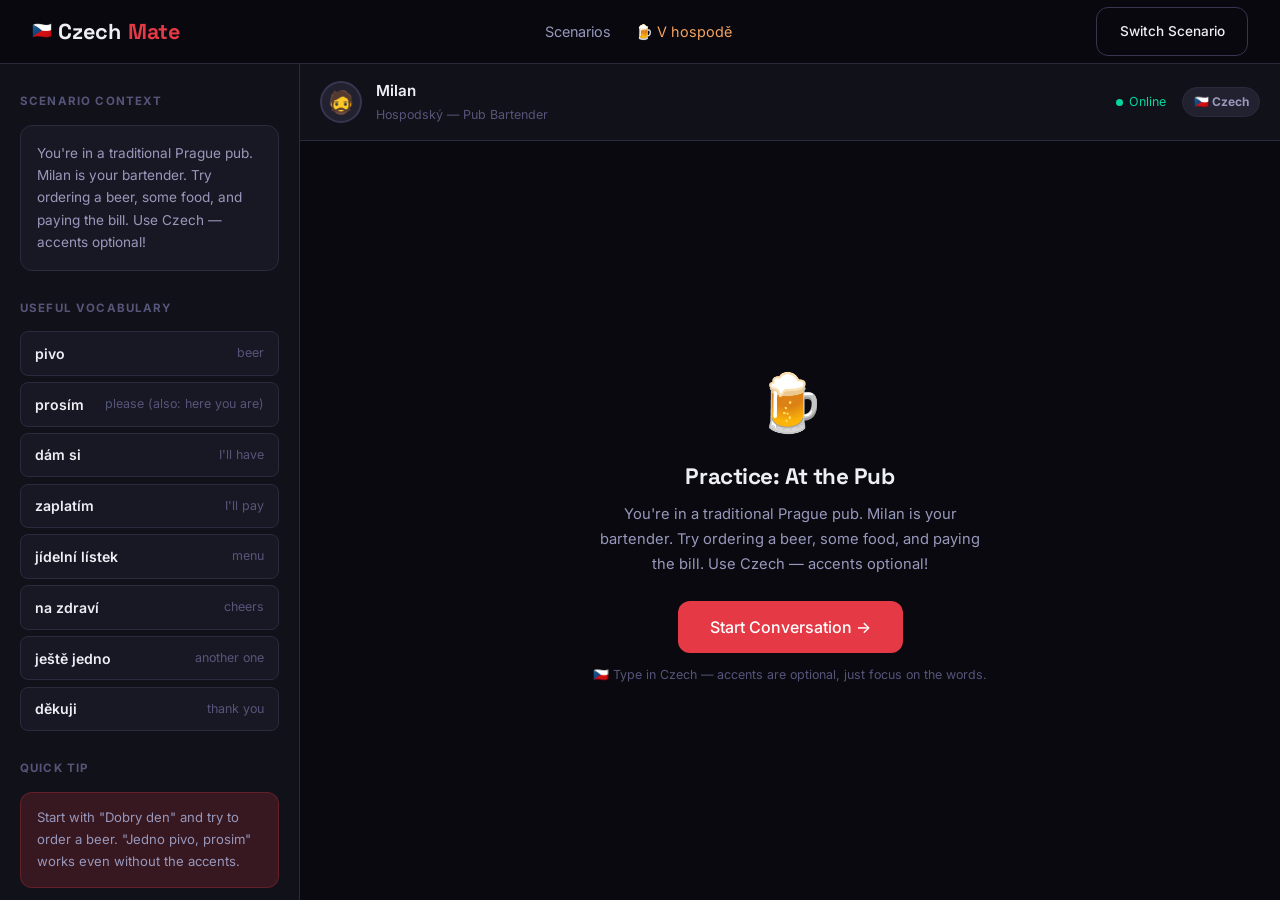
==== commit c1df82b9: "Add Spanish scenario parity + upgrade chat engine - Czech and Spanish now both have 10 matching chat" ====
--- a/practice.html
+++ b/practice.html
@@ -10,6 +10,14 @@
   <link rel="stylesheet" href="styles.css">
   <script src="data.js"></script>
   <script src="chat.js"></script>
+  <style>
+    .quick-btns { display:flex; gap:.5rem; flex-wrap:wrap; margin-bottom:.65rem; }
+    .quick-btn { padding:.38rem .8rem; border-radius:var(--r); border:1px solid var(--border); background:var(--s2); color:var(--t2); font-size:.78rem; font-weight:500; cursor:pointer; transition:all .15s; }
+    .quick-btn:hover { border-color:var(--border-l); color:var(--t1); }
+    .voice-quick-btn { border-color:rgba(230,57,70,.4); color:var(--red); }
+    .voice-quick-btn:hover { border-color:var(--red); background:rgba(230,57,70,.08); }
+    .voice-quick-btn.listening { background:rgba(230,57,70,.12); color:var(--red); animation: pulse 1s infinite; }
+  </style>
 </head>
 <body>
 
@@ -77,6 +85,12 @@
       </div>
 
       <div class="chat-input-area" id="chatInputArea" style="display:none">
+        <div class="quick-btns" id="quickBtns">
+          <button class="quick-btn" onclick="handleQuickHint('dont_understand')">🤷 I don't understand</button>
+          <button class="quick-btn" onclick="handleQuickHint('repeat')">🔁 Repeat please</button>
+          <button class="quick-btn" onclick="handleQuickHint('slower')">🐢 Speak slower</button>
+          <button class="quick-btn voice-quick-btn" id="voiceBtn" onclick="startVoice()">🎤 Try speaking</button>
+        </div>
         <form class="chat-form" id="chatForm" onsubmit="handleSubmit(event)">
           <input
             type="text"
@@ -98,61 +112,86 @@
   (function () {
     // ── SETUP ─────────────────────────────────────────────
     const params      = new URLSearchParams(window.location.search);
-    const scenarioId  = params.get('scenario') || 'pub';
-    const scenarioMeta = SCENARIOS.find(s => s.id === scenarioId) || SCENARIOS[0];
-    const lang        = scenarioMeta.language || 'czech';
-    const hasChat     = ChatEngine.hasChatSupport(scenarioId);
+    let scenarioId    = params.get('scenario') || 'pub';
+    const userLang    = LangUtils.get() || 'czech';
+
+    // V2→Chat mapping: unified V2 IDs map to language-specific chat IDs
+    const V2_CHAT_MAP = {
+      pub:       { czech: 'pub',       spanish: 'es_tapas' },
+      inlaws:    { czech: 'parents',   spanish: 'es_family' },
+      padel:     { czech: 'padel',     spanish: 'es_padel' },
+      flat:      { czech: 'flat',      spanish: 'es_flat' },
+      doctor:    { czech: 'doctor',    spanish: 'es_doctor' },
+      interview: { czech: 'interview', spanish: 'es_interview' },
+      office:    { czech: 'office',    spanish: 'es_office' },
+      police:    { czech: 'police',    spanish: 'es_nie' },
+      date:      { czech: 'date',      spanish: 'es_date' },
+      grocery:   { czech: 'grocery',   spanish: 'es_grocery' }
+    };
+
+    // Resolve V2 scenario to chat engine ID based on user's language
+    const v2Scenario  = (typeof getScenarioV2 === 'function') ? getScenarioV2(scenarioId) : null;
+    const chatId      = V2_CHAT_MAP[scenarioId]?.[userLang] || scenarioId;
+    const scenarioMeta = SCENARIOS.find(s => s.id === chatId) || SCENARIOS.find(s => s.id === scenarioId) || SCENARIOS[0];
+    const lang        = scenarioMeta.language || userLang;
+    const hasChat     = ChatEngine.hasChatSupport(chatId);
+
+    // Use resolved chatId for the engine
+    scenarioId = chatId;
 
     const LANG_INFO = {
       czech:   { flag: '🇨🇿', label: 'Czech',         placeholder: 'Type in Czech… accents optional 😊',   hint: 'Accents optional — "jedno pivo" and "jedno pivo" both work. Focus on the words.' },
       spanish: { flag: '🇪🇸', label: 'Spain Spanish',  placeholder: 'Type in Spanish… ¡sin presión! 😄',   hint: 'Spain Spanish dialect — phrases like "ponme" and "caña" are Spain-specific. Accents optional.' }
     };
-    const li = LANG_INFO[lang] || LANG_INFO.czech;
+    const li = LANG_INFO[lang] || LANG_INFO[userLang] || LANG_INFO.czech;
+
+    // Derive display info from V2 scenario if available, fallback to old SCENARIOS
+    const displayTitle = v2Scenario ? (v2Scenario.title[userLang] || v2Scenario.title.english) : scenarioMeta.title;
+    const displayIcon  = v2Scenario ? v2Scenario.icon : scenarioMeta.icon;
+    const origId       = params.get('scenario') || 'pub';
 
     // Nav
     document.getElementById('navScenarioLink').innerHTML =
-      `<a href="scenario.html?id=${scenarioId}" style="color:var(--gold)">${scenarioMeta.icon} ${scenarioMeta.title}</a>`;
-    document.title = `Practice: ${scenarioMeta.title} — CzechMate`;
+      `<a href="scenario.html?id=${origId}" style="color:var(--gold)">${displayIcon} ${displayTitle}</a>`;
+    document.title = `Practice: ${displayTitle} — CzechMate`;
 
     // Language badge
     document.getElementById('langBadge').textContent = `${li.flag} ${li.label}`;
 
-    // Scenario switcher — show all chat-supported scenarios
-    const allChats = ChatEngine.getAvailableScenarios();
-    document.getElementById('scenarioSwitcher').innerHTML = Object.entries(allChats).map(([id, s]) => {
-      const meta = SCENARIOS.find(sc => sc.id === id);
-      const icon = meta ? meta.icon : '💬';
-      const name = meta ? meta.title : id;
-      const active = id === scenarioId;
-      return `<a href="practice.html?scenario=${id}" class="btn btn-ghost"
+    // Scenario switcher — show V2 scenarios (unified, both languages)
+    const switcherScenarios = (typeof SCENARIOS_V2 !== 'undefined') ? SCENARIOS_V2 : [];
+    document.getElementById('scenarioSwitcher').innerHTML = switcherScenarios.map(s => {
+      const sTitle = s.title[userLang] || s.title.english;
+      const active = s.id === origId;
+      return `<a href="practice.html?scenario=${s.id}" class="btn btn-ghost"
                  style="font-size:.8rem;padding:.45rem .9rem;margin-bottom:.3rem;
                         ${active ? 'border-color:var(--red);color:var(--red)' : ''}">
-                ${icon} ${name}${active ? ' ✓' : ''}
+                ${s.icon} ${sTitle}${active ? ' ✓' : ''}
               </a>`;
     }).join('');
 
     // ── NO CHAT SUPPORT — show "coming soon" state ────────
     if (!hasChat) {
-      const fallbackId = lang === 'spanish' ? 'es_tapas' : 'pub';
-      const fallbackMeta = SCENARIOS.find(s => s.id === fallbackId);
-
-      document.getElementById('personaAvatar').textContent = scenarioMeta.icon;
-      document.getElementById('personaName').textContent = scenarioMeta.title;
+      const fallbackId = userLang === 'spanish' ? 'pub' : 'pub'; // V2 id
+      const fallbackV2 = (typeof getScenarioV2 === 'function') ? getScenarioV2(fallbackId) : null;
+      const fallbackTitle = fallbackV2 ? (fallbackV2.title[userLang] || fallbackV2.title.english) : 'At the Pub';
+      const fallbackIcon = fallbackV2 ? fallbackV2.icon : '🍺';
+
+      document.getElementById('personaAvatar').textContent = displayIcon;
+      document.getElementById('personaName').textContent = displayTitle;
       document.getElementById('personaRole').textContent = 'Practice coming soon';
-      document.getElementById('sidebarContext').textContent = scenarioMeta.shortDesc;
+      document.getElementById('sidebarContext').textContent = v2Scenario ? (v2Scenario.shortDesc[userLang] || v2Scenario.shortDesc.english) : scenarioMeta.shortDesc;
       document.getElementById('sidebarTip').textContent = 'Review the scenario page for dialogue, key phrases, and cultural tips.';
-      document.getElementById('sidebarVocab').innerHTML = (scenarioMeta.keyPhrases || []).slice(0, 5).map(p => `
-        <div class="vocab-item"><span class="vocab-cz">${p.czech}</span><span class="vocab-en">${p.english}</span></div>
-      `).join('');
-
-      document.getElementById('welcomeIcon').textContent = scenarioMeta.icon;
-      document.getElementById('welcomeTitle').textContent = `${scenarioMeta.title} — Practice`;
+      document.getElementById('sidebarVocab').innerHTML = '';
+
+      document.getElementById('welcomeIcon').textContent = displayIcon;
+      document.getElementById('welcomeTitle').textContent = `${displayTitle} — Practice`;
       document.getElementById('welcomeSub').textContent = 'Full AI chat for this scenario is coming soon. In the meantime, review the scenario and try the available practice modes below.';
       document.getElementById('welcomeActions').innerHTML = `
         <div style="display:flex;flex-direction:column;gap:.75rem;align-items:center">
-          <a href="scenario.html?id=${scenarioId}" class="btn btn-primary btn-lg">Review Scenario →</a>
+          <a href="scenario.html?id=${origId}" class="btn btn-primary btn-lg">Review Scenario →</a>
           <a href="practice.html?scenario=${fallbackId}" class="btn btn-ghost">
-            Try ${fallbackMeta ? fallbackMeta.icon + ' ' + fallbackMeta.title : 'another scenario'} instead
+            Try ${fallbackIcon} ${fallbackTitle} instead
           </a>
           <div style="font-size:.78rem;color:var(--t3);margin-top:.5rem">Full AI chat coming soon for this scenario</div>
         </div>
@@ -340,7 +379,8 @@
         el.innerHTML = `<div class="typing-bubble"><div class="t-dot"></div><div class="t-dot"></div><div class="t-dot"></div></div>`;
         msgs.appendChild(el);
         scrollBottom();
-        setTimeout(() => { el.remove(); renderAI(text, translation); }, 700 + Math.random() * 500);
+        const delay = 500 + Math.random() * 700;
+        setTimeout(() => { el.remove(); renderAI(text, translation); }, delay);
       } else {
         renderAI(text, translation);
       }
@@ -350,9 +390,11 @@
       const msgs = document.getElementById('chatMsgs');
       const el   = document.createElement('div');
       el.className = 'msg ai';
+      const escapedText = esc(text);
       el.innerHTML = `
-        <div class="msg-bubble">${esc(text)}</div>
+        <div class="msg-bubble">${escapedText}</div>
         ${translation ? `<div class="msg-meta">${esc(translation)}</div>` : ''}
+        <button class="msg-audio-btn" onclick="ChatEngine.speak('${text.replace(/'/g,"\\'")}', ChatEngine.getLanguage())">🔊 Listen</button>
       `;
       msgs.appendChild(el);
       scrollBottom();
@@ -483,6 +525,68 @@
     document.addEventListener('keydown', e => {
       if (e.key === 'Enter' && !chatStarted && hasChat) window.startChat();
     });
+
+    // Quick hint buttons — contextual help, NO conversation reset
+    window.handleQuickHint = function(type) {
+      if (!chatStarted) return;
+      const result = ChatEngine.processQuickButton(type);
+      if (!result) return;
+
+      // Show what the user "said" (the hint phrase)
+      sessionMessages.push({ role: 'user', text: result.userHint.text });
+      addUserMessage(result.userHint.text);
+
+      // Show the translation as a small note
+      const msgs = document.getElementById('chatMsgs');
+      const noteEl = document.createElement('div');
+      noteEl.innerHTML = `<div style="text-align:right;font-size:.75rem;color:var(--t3);padding:0 .35rem;margin-top:-.4rem">🇬🇧 ${esc(result.userHint.translation)}</div>`;
+      msgs.appendChild(noteEl);
+
+      // Bot responds with encouragement + hint (with typing delay)
+      sessionMessages.push({ role: 'ai', text: result.botResponse.text, translation: result.botResponse.translation });
+      addAIMessage(result.botResponse.text, result.botResponse.translation, true);
+      saveSession();
+    };
+
+    // Voice feature
+    window.startVoice = function() {
+      if (!('webkitSpeechRecognition' in window) && !('SpeechRecognition' in window)) {
+        alert('Voice recognition is not supported in this browser. Try Chrome.');
+        return;
+      }
+      const SR = window.SpeechRecognition || window.webkitSpeechRecognition;
+      const recognition = new SR();
+      recognition.lang = lang === 'spanish' ? 'es-ES' : 'cs-CZ';
+      recognition.interimResults = false;
+      recognition.maxAlternatives = 1;
+
+      const btn = document.getElementById('voiceBtn');
+      btn.textContent = '🔴 Listening...';
+      btn.classList.add('listening');
+      btn.disabled = true;
+
+      recognition.onresult = function(e) {
+        const spoken = e.results[0][0].transcript;
+        document.getElementById('chatInput').value = spoken;
+        document.getElementById('chatInput').focus();
+        btn.textContent = '🎤 Try speaking';
+        btn.classList.remove('listening');
+        btn.disabled = false;
+      };
+      recognition.onerror = function() {
+        btn.textContent = '🎤 Try speaking';
+        btn.classList.remove('listening');
+        btn.disabled = false;
+      };
+      recognition.onend = function() {
+        if (btn.textContent === '🔴 Listening...') {
+          btn.textContent = '🎤 Try speaking';
+          btn.classList.remove('listening');
+          btn.disabled = false;
+        }
+      };
+      recognition.start();
+    };
   })();
   </script>
 
--- a/styles.css
+++ b/styles.css
@@ -235,12 +235,12 @@
 .dialogue-box { background:var(--s2); border:1px solid var(--border); border-radius:var(--r-lg); overflow:hidden; }
 .dialogue-line {
   display:grid; grid-template-columns:90px 1fr; gap:1rem; align-items:start;
-  padding:1.2rem 1.5rem; border-bottom:1px solid var(--border);
+  padding:1.35rem 1.5rem; border-bottom:1px solid var(--border);
 }
 .dialogue-line:last-child { border-bottom:none; }
 .dialogue-line.you-line { background:rgba(230,57,70,.04); }
 .dl-speaker { font-size:.75rem; font-weight:700; color:var(--t3); padding-top:.25rem; text-transform:uppercase; letter-spacing:.05em; }
-.dl-czech { font-size:1rem; font-weight:600; color:var(--t1); margin-bottom:.25rem; line-height:1.5; }
+.dl-czech { font-size:1.15rem; font-weight:600; color:var(--t1); margin-bottom:.3rem; line-height:1.5; }
 .dl-english { font-size:.85rem; color:var(--t2); margin-bottom:.4rem; }
 .dl-note {
   font-size:.78rem; color:var(--gold); display:inline-block;
@@ -252,9 +252,9 @@
 .phrases-list { display:grid; gap:.7rem; }
 .phrase-row {
   background:var(--s2); border:1px solid var(--border); border-radius:var(--r);
-  padding:1rem 1.25rem; display:grid; grid-template-columns:1.2fr 1fr 1fr; gap:1rem; align-items:center;
-}
-.p-cz { font-weight:600; font-size:.95rem; }
+  padding:1.1rem 1.25rem; display:grid; grid-template-columns:1.2fr 1fr 1fr; gap:1rem; align-items:center;
+}
+.p-cz { font-weight:600; font-size:1.1rem; line-height:1.45; }
 .p-en { color:var(--t2); font-size:.88rem; }
 .p-ph { color:var(--t3); font-size:.78rem; font-style:italic; }
 
@@ -321,16 +321,19 @@
 .persona-status { display:flex; align-items:center; gap:.4rem; font-size:.78rem; color:var(--green); }
 .status-dot { width:7px; height:7px; background:var(--green); border-radius:50%; animation:pulse 2s infinite; }
 
-.chat-msgs { flex:1; overflow-y:auto; padding:1.5rem; display:flex; flex-direction:column; gap:1rem; scroll-behavior:smooth; }
-
-.msg { max-width:72%; display:flex; flex-direction:column; gap:.3rem; }
+.chat-msgs { flex:1; overflow-y:auto; padding:1.5rem 1.25rem; display:flex; flex-direction:column; gap:.75rem; scroll-behavior:smooth; }
+
+.msg { max-width:75%; display:flex; flex-direction:column; gap:.25rem; animation: msgSlideIn .3s ease-out; }
 .msg.ai { align-self:flex-start; }
 .msg.user { align-self:flex-end; }
-.msg-bubble { padding:.85rem 1.1rem; border-radius:16px; font-size:.93rem; line-height:1.55; }
-.msg.ai .msg-bubble { background:var(--s3); border:1px solid var(--border); border-bottom-left-radius:4px; }
-.msg.user .msg-bubble { background:var(--red); color:#fff; border-bottom-right-radius:4px; }
+@keyframes msgSlideIn { from { opacity:0; transform:translateY(12px); } to { opacity:1; transform:translateY(0); } }
+.msg-bubble { padding:.9rem 1.15rem; border-radius:18px; font-size:.95rem; line-height:1.6; word-wrap:break-word; }
+.msg.ai .msg-bubble { background:var(--s3); border:1px solid var(--border); border-top-left-radius:4px; }
+.msg.user .msg-bubble { background:var(--red); color:#fff; border-top-right-radius:4px; }
 .msg-meta { font-size:.75rem; color:var(--t3); padding:0 .35rem; }
 .msg.user .msg-meta { text-align:right; }
+.msg .msg-audio-btn { display:inline-flex; align-items:center; gap:.25rem; margin-top:.4rem; padding:.2rem .55rem; border-radius:100px; border:1px solid var(--border); background:transparent; color:var(--t3); font-size:.7rem; cursor:pointer; transition:all .15s; }
+.msg .msg-audio-btn:hover { border-color:var(--red); color:var(--red); }
 .msg-correction {
   max-width:420px; background:var(--gold-glow); border:1px solid rgba(244,162,97,.3);
   border-radius:var(--r); padding:.8rem 1rem; font-size:.82rem; color:var(--gold); line-height:1.6;
@@ -389,3 +392,33 @@
   .hero-stats { gap:2rem; }
   .scenarios-grid { grid-template-columns:1fr; }
 }
+
+/* ─── PANIC BTN (global) ─── */
+.panic-btn {
+  display: inline-flex; align-items: center; gap: .5rem;
+  background: rgba(230,57,70,.1); border: 1px solid rgba(230,57,70,.35);
+  border-radius: var(--r); padding: .7rem 1.2rem;
+  font-size: .9rem; font-weight: 700; color: var(--red);
+  text-decoration: none; transition: all .2s; cursor: pointer;
+}
+.panic-btn:hover { background: rgba(230,57,70,.2); border-color: var(--red); }
+
+/* ─── LANG SWITCHER BTN (nav) ─── */
+.lang-switcher-btn {
+  display: flex; align-items: center; gap: .4rem;
+  background: var(--s2); border: 1px solid var(--border);
+  border-radius: var(--r); padding: .45rem .85rem;
+  font-size: .82rem; font-weight: 600; color: var(--t2);
+  cursor: pointer; transition: all .2s;
+}
+.lang-switcher-btn:hover { border-color: var(--border-l); color: var(--t1); }
+
+/* ─── QUICK CHAT BUTTONS ─── */
+.quick-btns { display:flex; gap:.5rem; flex-wrap:wrap; margin-bottom:.65rem; }
+.quick-btn {
+  padding: .38rem .8rem; border-radius: var(--r);
+  border: 1px solid var(--border); background: var(--s2);
+  color: var(--t2); font-size: .78rem; font-weight: 500;
+  cursor: pointer; transition: all .15s;
+}
+.quick-btn:hover { border-color: var(--border-l); color: var(--t1); }
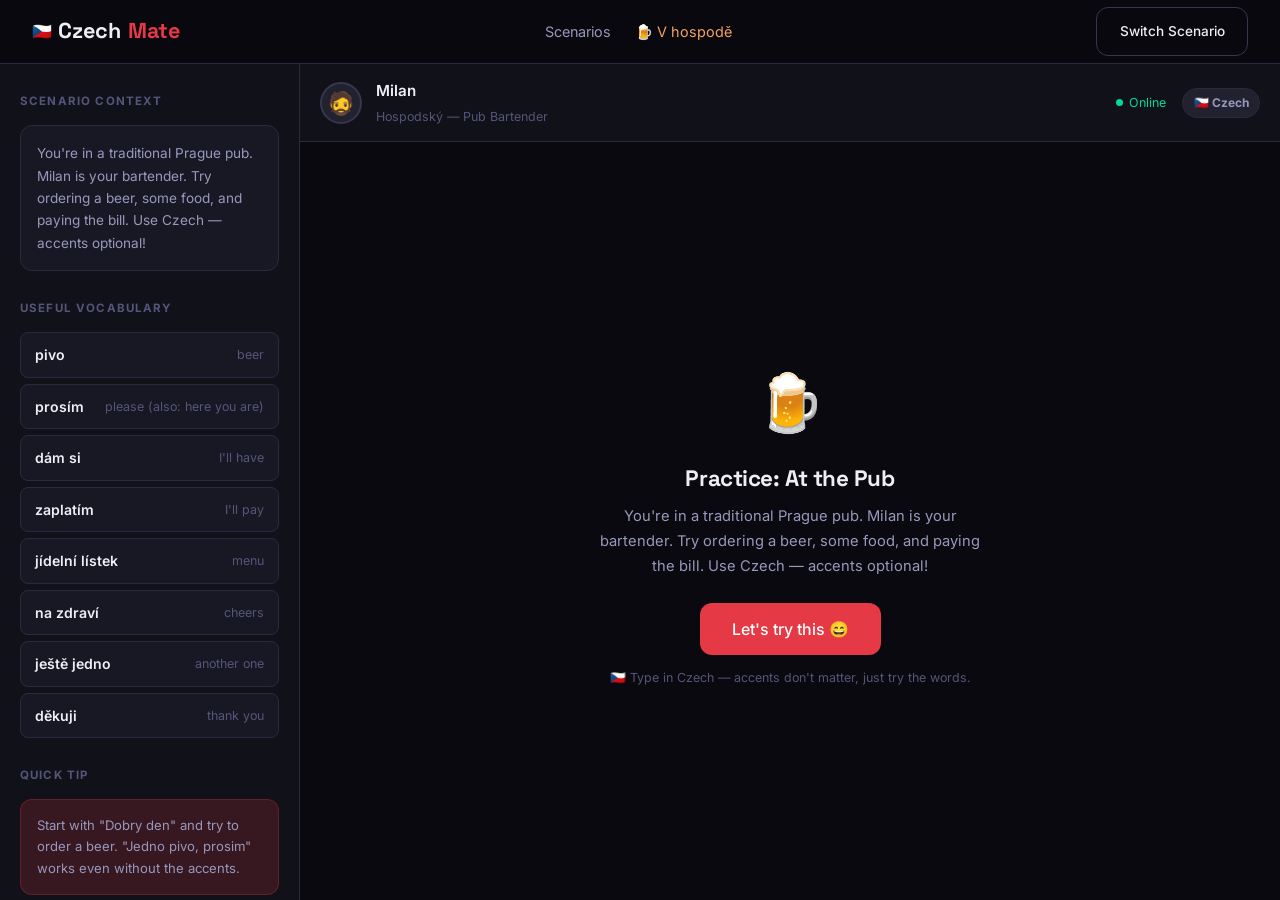
==== commit fc8cf9f0: "UX/design pass: remove popup, add lang toggle, improve typography and cards - Remove blocking langua" ====
--- a/practice.html
+++ b/practice.html
@@ -86,10 +86,11 @@
 
       <div class="chat-input-area" id="chatInputArea" style="display:none">
         <div class="quick-btns" id="quickBtns">
-          <button class="quick-btn" onclick="handleQuickHint('dont_understand')">🤷 I don't understand</button>
-          <button class="quick-btn" onclick="handleQuickHint('repeat')">🔁 Repeat please</button>
-          <button class="quick-btn" onclick="handleQuickHint('slower')">🐢 Speak slower</button>
-          <button class="quick-btn voice-quick-btn" id="voiceBtn" onclick="startVoice()">🎤 Try speaking</button>
+          <button class="quick-btn" onclick="handleQuickHint('dont_understand')">🤷 Lost — help me</button>
+          <button class="quick-btn" onclick="handleQuickHint('repeat')">🔁 Say that again</button>
+          <button class="quick-btn" onclick="handleQuickHint('slower')">🐢 Slower please</button>
+          <button class="quick-btn" id="impressBtn" onclick="activateImpressMode()" style="border-color:rgba(244,162,97,.4);color:var(--gold)">😏 Help me impress</button>
+          <button class="quick-btn voice-quick-btn" id="voiceBtn" onclick="startVoice()">🎤 Speak it</button>
         </div>
         <form class="chat-form" id="chatForm" onsubmit="handleSubmit(event)">
           <input
@@ -114,6 +115,8 @@
     const params      = new URLSearchParams(window.location.search);
     let scenarioId    = params.get('scenario') || 'pub';
     const userLang    = LangUtils.get() || 'czech';
+    const dateCoach   = params.get('mode') === 'date_coach';
+    const autoPlayAlong = params.get('playalong') === '1';
 
     // V2→Chat mapping: unified V2 IDs map to language-specific chat IDs
     const V2_CHAT_MAP = {
@@ -140,8 +143,8 @@
     scenarioId = chatId;
 
     const LANG_INFO = {
-      czech:   { flag: '🇨🇿', label: 'Czech',         placeholder: 'Type in Czech… accents optional 😊',   hint: 'Accents optional — "jedno pivo" and "jedno pivo" both work. Focus on the words.' },
-      spanish: { flag: '🇪🇸', label: 'Spain Spanish',  placeholder: 'Type in Spanish… ¡sin presión! 😄',   hint: 'Spain Spanish dialect — phrases like "ponme" and "caña" are Spain-specific. Accents optional.' }
+      czech:   { flag: '🇨🇿', label: 'Czech',         placeholder: 'Try a phrase… 😊 no pressure',   hint: 'Spelling doesn\'t need to be perfect — just try the words. You got this.' },
+      spanish: { flag: '🇪🇸', label: 'Spain Spanish',  placeholder: 'Escribe algo… ¡sin presión! 😄',   hint: 'Spain Spanish — try phrases like "ponme" and "caña". Typos are fine, just give it a go.' }
     };
     const li = LANG_INFO[lang] || LANG_INFO[userLang] || LANG_INFO.czech;
 
@@ -286,26 +289,115 @@
     document.getElementById('welcomeTitle').textContent = `Practice: ${scenarioMeta.title}`;
     document.getElementById('welcomeSub').textContent   = chatData.context;
 
-    if (savedSession && savedSession.messages && savedSession.messages.length > 0) {
+    // ── DATE COACHING WELCOME (when ?mode=date_coach) ─────
+    if (dateCoach) {
+      document.getElementById('welcomeIcon').textContent = '💘';
+      document.getElementById('welcomeTitle').textContent = 'Date Night Prep 😏';
+      document.getElementById('welcomeSub').textContent = 'Quick prep before the real thing. Answer two questions and I\'ll give you the exact phrases you need.';
+      document.getElementById('welcomeActions').innerHTML = `
+        <div id="dateCoachForm" style="text-align:left;max-width:340px;margin:0 auto">
+          <div style="margin-bottom:1rem">
+            <div style="font-size:.82rem;font-weight:700;color:var(--t2);margin-bottom:.5rem">First date?</div>
+            <div style="display:flex;gap:.5rem;flex-wrap:wrap">
+              <button class="btn btn-ghost" id="dc_first_yes" onclick="dcSelect('first','yes',this)" style="font-size:.82rem;padding:.4rem .9rem">Yes 😬</button>
+              <button class="btn btn-ghost" id="dc_first_no" onclick="dcSelect('first','no',this)" style="font-size:.82rem;padding:.4rem .9rem">No, we know each other</button>
+            </div>
+          </div>
+          <div style="margin-bottom:1.25rem">
+            <div style="font-size:.82rem;font-weight:700;color:var(--t2);margin-bottom:.5rem">Where are you going?</div>
+            <div style="display:flex;gap:.5rem;flex-wrap:wrap">
+              <button class="btn btn-ghost" id="dc_where_bar" onclick="dcSelect('where','bar',this)" style="font-size:.82rem;padding:.4rem .9rem">🍺 Bar</button>
+              <button class="btn btn-ghost" id="dc_where_restaurant" onclick="dcSelect('where','restaurant',this)" style="font-size:.82rem;padding:.4rem .9rem">🍽️ Restaurant</button>
+              <button class="btn btn-ghost" id="dc_where_walk" onclick="dcSelect('where','walk',this)" style="font-size:.82rem;padding:.4rem .9rem">🚶 Walk</button>
+            </div>
+          </div>
+          <button class="btn btn-primary btn-lg" onclick="showDatePhrases()" id="dcShowBtn" style="width:100%">Show me what to say →</button>
+        </div>
+        <div id="datePhraseCards" style="display:none;text-align:left;max-width:380px;margin:0 auto"></div>
+      `;
+    } else if (savedSession && savedSession.messages && savedSession.messages.length > 0) {
       document.getElementById('welcomeActions').innerHTML = `
         <button class="btn btn-primary btn-lg" onclick="window.resumeChat()" style="margin-bottom:.5rem">
           ▶ Resume Conversation
         </button>
         <div style="font-size:.78rem;color:var(--t3);margin-bottom:1rem">
-          Saved ${timeAgo(savedSession.timestamp)} · ${savedSession.messages.filter(m=>m.role==='user').length} messages sent
+          Saved ${timeAgo(savedSession.timestamp)} · ${savedSession.messages.filter(m=>m.role==='user').length} replies in — you got this 😄
         </div>
         <button class="btn btn-ghost" onclick="window.startFresh()" style="font-size:.85rem">
-          Start Fresh
+          Start fresh instead
         </button>
       `;
     } else {
       document.getElementById('welcomeActions').innerHTML = `
-        <button class="btn btn-primary btn-lg" onclick="window.startChat()">Start Conversation →</button>
+        <button class="btn btn-primary btn-lg" onclick="window.startChat()">Let's try this 😄</button>
         <div style="margin-top:.75rem;font-size:.78rem;color:var(--t3)">
-          ${li.flag} Type in ${li.label} — accents are optional, just focus on the words.
+          ${li.flag} Type in ${li.label} — accents don't matter, just try the words.
         </div>
       `;
     }
+
+    // ── Date coach state & helpers ─────────────────────
+    const dcState = { first: null, where: null };
+    window.dcSelect = function(key, val, btn) {
+      dcState[key] = val;
+      // Highlight selected button
+      const group = btn.parentElement.querySelectorAll('button');
+      group.forEach(b => b.style.borderColor = '');
+      btn.style.borderColor = 'var(--red)';
+      btn.style.color = 'var(--t1)';
+    };
+
+    window.showDatePhrases = function() {
+      const DATE_PHRASES = {
+        bar: [
+          { label: 'Ordering drinks', cz: 'Jedno pivo a jedno víno, prosím', en: 'One beer and one wine, please' },
+          { label: 'Compliment', cz: 'Vypadáš dnes skvěle', en: 'You look great today' },
+          { label: 'Small talk', cz: 'Líbí se mi tady', en: 'I like it here' },
+          { label: 'Light flirt', cz: 'Rád/a trávím čas s tebou', en: 'I enjoy spending time with you' },
+          { label: 'Ask a question', cz: 'Odkud jsi původem?', en: 'Where are you originally from?' }
+        ],
+        restaurant: [
+          { label: 'Ordering', cz: 'Dám si to samé co ona, prosím', en: 'I\'ll have the same as her, please' },
+          { label: 'Compliment food', cz: 'Bylo to výborné!', en: 'That was excellent!' },
+          { label: 'Compliment her', cz: 'Vypadáš dnes nádherně', en: 'You look beautiful today' },
+          { label: 'Ask question', cz: 'Jaké je tvoje oblíbené místo v Praze?', en: 'What\'s your favourite place in Prague?' },
+          { label: 'Pay the bill', cz: 'Zaplatím, prosím — za nás oba', en: 'I\'ll pay, please — for both of us' }
+        ],
+        walk: [
+          { label: 'Start', cz: 'Kam tě mám vzít?', en: 'Where should I take you?' },
+          { label: 'Compliment', cz: 'Vypadáš skvěle dnes', en: 'You look great today' },
+          { label: 'Small talk', cz: 'Líbí se mi Praha večer', en: 'I love Prague in the evening' },
+          { label: 'Light flirt', cz: 'Jsi zajímavá', en: 'You\'re interesting' },
+          { label: 'Suggest stop', cz: 'Chceš si někde sednout?', en: 'Do you want to sit somewhere?' }
+        ]
+      };
+
+      const firstLine = dcState.first === 'yes'
+        ? '💡 First date tip: keep it light, ask questions, don\'t talk only about yourself.'
+        : '💡 Good — you already have a connection. Use it. Reference something you both know.';
+      const where = dcState.where || 'bar';
+      const phrases = DATE_PHRASES[where] || DATE_PHRASES.bar;
+
+      const cards = document.getElementById('datePhraseCards');
+      cards.style.display = 'block';
+      document.getElementById('dateCoachForm').style.display = 'none';
+      cards.innerHTML = `
+        <div style="font-size:.8rem;color:var(--gold);font-weight:600;margin-bottom:1rem;padding:.6rem .8rem;background:rgba(244,162,97,.08);border-radius:var(--r);border:1px solid rgba(244,162,97,.2)">${firstLine}</div>
+        <div style="font-size:.82rem;font-weight:700;color:var(--t3);text-transform:uppercase;letter-spacing:.07em;margin-bottom:.6rem">Phrases for tonight</div>
+        ${phrases.map(p => `
+          <div style="background:var(--s2);border:1px solid var(--border);border-radius:var(--r);padding:.7rem .9rem;margin-bottom:.5rem">
+            <div style="font-size:.7rem;font-weight:700;color:var(--t3);text-transform:uppercase;margin-bottom:.2rem">${p.label}</div>
+            <div style="font-size:.95rem;font-weight:700;color:var(--t1)">${esc(p.cz)}</div>
+            <div style="font-size:.78rem;color:var(--t2)">${esc(p.en)}</div>
+          </div>`).join('')}
+        <div style="background:rgba(6,214,160,.06);border:1px solid rgba(6,214,160,.2);border-radius:var(--r);padding:.7rem .9rem;margin-top:.75rem;font-size:.82rem;color:var(--green);font-weight:600">
+          You're doing better than you think 😄 — she'll respect the effort.
+        </div>
+        <button class="btn btn-primary btn-lg" onclick="window.startChat()" style="width:100%;margin-top:1rem">
+          Practice the conversation now →
+        </button>
+      `;
+    };
 
     // ── START (fresh) ─────────────────────────────────────
     window.startChat = function startChat() {
@@ -325,9 +417,9 @@
       clearSession();
       // Rebuild welcome with the normal start button
       document.getElementById('welcomeActions').innerHTML = `
-        <button class="btn btn-primary btn-lg" onclick="window.startChat()">Start Conversation →</button>
+        <button class="btn btn-primary btn-lg" onclick="window.startChat()">Let's try this 😄</button>
         <div style="margin-top:.75rem;font-size:.78rem;color:var(--t3)">
-          ${li.flag} Type in ${li.label} — accents are optional, just focus on the words.
+          ${li.flag} Type in ${li.label} — accents don't matter, just try the words.
         </div>
       `;
       document.getElementById('welcomeTitle').textContent = `Practice: ${scenarioMeta.title}`;
@@ -448,8 +540,26 @@
       scrollBottom();
     }
 
+    // Scenario-specific "try this today" hooks
+    const RETENTION_HOOKS = {
+      pub:       { icon: '🍺', text: 'Order a beer in Czech tonight — just say "Jedno pivo, prosím"' },
+      parents:   { icon: '😊', text: 'Say "Výborné!" the next time you try Czech food' },
+      date:      { icon: '😏', text: 'Use "Vypadáš skvěle" on your date tonight' },
+      padel:     { icon: '🎾', text: 'Greet your next padel partner in Czech' },
+      flat:      { icon: '🏠', text: 'Ask your landlord one thing in Czech this week' },
+      doctor:    { icon: '🩺', text: 'Try saying "Bolí mě hlava" if you ever need a doctor' },
+      interview: { icon: '💼', text: 'Introduce yourself in Czech at your next meeting' },
+      office:    { icon: '☕', text: 'Say "Dobrý den" to a Czech colleague tomorrow' },
+      police:    { icon: '📋', text: 'Practice your address in Czech — you may need it' },
+      grocery:   { icon: '🛒', text: 'Buy something at a Czech shop without pointing' },
+      es_tapas:  { icon: '🍺', text: 'Order a caña in Spanish tonight — "Ponme una caña, por favor"' },
+      es_family: { icon: '😊', text: 'Greet someone\'s family in Spanish this week' },
+      es_date:   { icon: '😏', text: 'Compliment someone in Spanish — "Estás muy guapo/a"' }
+    };
+
     function showCompletionBanner() {
       clearSession(); // conversation done — no need to keep the save
+      const hook = RETENTION_HOOKS[scenarioId] || RETENTION_HOOKS[origId] || { icon: '🎯', text: 'Use one phrase from today in real life.' };
       const msgs = document.getElementById('chatMsgs');
       const el   = document.createElement('div');
       el.innerHTML = `
@@ -460,11 +570,16 @@
           <h3 style="font-family:var(--font-h);font-size:1.2rem;font-weight:700;margin-bottom:.5rem">
             Scenario Complete!
           </h3>
-          <p style="color:var(--t2);font-size:.88rem;margin-bottom:1.25rem">
+          <p style="color:var(--t2);font-size:.88rem;margin-bottom:1rem">
             You held a full conversation in ${li.label}. That's the real thing.
           </p>
+          <div style="background:rgba(244,162,97,.08);border:1px solid rgba(244,162,97,.25);border-radius:var(--r);padding:.75rem 1rem;margin-bottom:1.25rem">
+            <div style="font-size:.7rem;font-weight:700;text-transform:uppercase;letter-spacing:.07em;color:var(--gold);margin-bottom:.3rem">Try this in real life today</div>
+            <div style="font-size:1.1rem;margin-bottom:.2rem">${hook.icon}</div>
+            <div style="font-size:.88rem;color:var(--t1);font-weight:500">${hook.text}</div>
+          </div>
           <div style="display:flex;gap:.75rem;justify-content:center;flex-wrap:wrap">
-            <a href="scenario.html?id=${scenarioId}" class="btn btn-ghost" style="font-size:.85rem">Review Scenario</a>
+            <a href="scenario.html?id=${origId}" class="btn btn-ghost" style="font-size:.85rem">Review Scenario</a>
             <a href="scenarios.html" class="btn btn-primary" style="font-size:.85rem">Try Another →</a>
           </div>
         </div>`;
@@ -475,6 +590,50 @@
       area.style.pointerEvents = 'none';
     }
 
+    // ── LIVE SUPPORT (date mode) ───────────────────────────
+    const LIVE_SUPPORT_PATTERNS = [
+      /don'?t understand/i, /she said/i, /something fast/i,
+      /what did.*say/i, /nerozumim/i, /co rekla/i, /mluvila rychle/i,
+      /too fast/i, /help.*now/i
+    ];
+    const LIVE_SUPPORT_RESPONSES = [
+      { text: 'Nerozumím — mluvte pomaleji, prosím.', en: 'I don\'t understand — please speak slower.' },
+      { text: 'Promiňte, můžete to zopakovat?', en: 'Sorry, can you repeat that?' },
+      { text: 'Ještě jednou, prosím. Pomaleji.', en: 'One more time, please. Slower.' }
+    ];
+    let liveSupportIdx = 0;
+
+    function checkLiveSupport(text) {
+      return (origId === 'date' || dateCoach) &&
+             LIVE_SUPPORT_PATTERNS.some(p => p.test(text));
+    }
+
+    // ── IMPRESS MODE BUTTON ────────────────────────────────
+    window.activateImpressMode = function() {
+      if (!chatStarted) return;
+      ChatEngine.setPlayAlong(true);
+      const input = document.getElementById('chatInput');
+      input.value = 'help me impress';
+      document.getElementById('chatForm').dispatchEvent(new Event('submit', { cancelable: true, bubbles: true }));
+      document.getElementById('impressBtn').textContent = '✓ Impress mode on';
+      document.getElementById('impressBtn').style.borderColor = 'var(--gold)';
+      document.getElementById('impressBtn').disabled = true;
+    };
+
+    // Auto-activate play along mode if ?playalong=1
+    if (autoPlayAlong) {
+      // Will be activated once chat starts
+      const origStart = window.startChat;
+      window.startChat = function() {
+        origStart();
+        setTimeout(() => {
+          ChatEngine.setPlayAlong(true);
+          const btn = document.getElementById('impressBtn');
+          if (btn) { btn.textContent = '✓ Impress mode on'; btn.style.borderColor = 'var(--gold)'; btn.disabled = true; }
+        }, 100);
+      };
+    }
+
     // ── SUBMIT ─────────────────────────────────────────────
     window.handleSubmit = function handleSubmit(e) {
       e.preventDefault();
@@ -486,6 +645,21 @@
 
       sessionMessages.push({ role: 'user', text });
       addUserMessage(text);
+
+      // Live support override for date mode
+      if (checkLiveSupport(text)) {
+        const resp = LIVE_SUPPORT_RESPONSES[liveSupportIdx % LIVE_SUPPORT_RESPONSES.length];
+        liveSupportIdx++;
+        sessionMessages.push({ role: 'ai', text: resp.text, translation: resp.en });
+        addAIMessage(resp.text, resp.en, true);
+        const boost = document.getElementById('chatMsgs');
+        const boostEl = document.createElement('div');
+        boostEl.innerHTML = `<div style="text-align:center;font-size:.78rem;color:var(--green);padding:.4rem;margin:.3rem 0">You're doing better than you think 😄</div>`;
+        setTimeout(() => { boost.appendChild(boostEl); scrollBottom(); }, 1200);
+        saveSession();
+        return;
+      }
+
       const result = ChatEngine.process(text);
 
       if (result.correction) {
--- a/styles.css
+++ b/styles.css
@@ -29,7 +29,7 @@
 }
 
 html { scroll-behavior: smooth; }
-body { background: var(--bg); color: var(--t1); font-family: var(--font-b); line-height: 1.65; }
+body { background: var(--bg); color: var(--t1); font-family: var(--font-b); line-height: 1.7; }
 
 /* ─── TYPOGRAPHY ─── */
 h1,h2,h3,h4 { font-family: var(--font-h); letter-spacing: -0.02em; line-height: 1.15; }
@@ -111,7 +111,7 @@
 .stat-label { font-size:.8rem; color:var(--t3); margin-top:.2rem; }
 
 /* ─── SECTIONS ─── */
-.section { padding: 5rem 2rem; max-width: 1100px; margin: 0 auto; }
+.section { padding: 5.5rem 2rem; max-width: 1100px; margin: 0 auto; }
 .section-center { text-align: center; }
 .section-center .section-title { margin-left: auto; margin-right: auto; }
 .section-center .section-sub { margin-left: auto; margin-right: auto; }
@@ -144,8 +144,9 @@
 .scenarios-grid { display:grid; grid-template-columns:repeat(auto-fill,minmax(290px,1fr)); gap:1.25rem; margin-top:3rem; }
 .scenario-card {
   background:var(--s2); border:1px solid var(--border); border-radius:var(--r-lg);
-  padding:1.75rem; cursor:pointer; text-decoration:none; color:inherit; display:block;
+  padding:2rem; cursor:pointer; text-decoration:none; color:inherit; display:block;
   transition:all .25s; position:relative; overflow:hidden;
+  box-shadow: 0 2px 12px rgba(0,0,0,0.35);
 }
 .scenario-card::before {
   content:''; position:absolute; top:0; left:0; right:0; height:3px;
@@ -153,7 +154,7 @@
   transform:scaleX(0); transform-origin:left; transition:transform .3s;
 }
 .scenario-card:hover::before { transform:scaleX(1); }
-.scenario-card:hover { border-color:var(--border-l); transform:translateY(-4px); box-shadow:var(--shadow); }
+.scenario-card:hover { border-color:var(--border-l); transform:translateY(-5px); box-shadow:0 16px 48px rgba(0,0,0,0.6), 0 0 0 1px var(--border-l); }
 .scenario-icon { font-size:2.5rem; margin-bottom:1rem; display:block; }
 .scenario-card h3 { font-size:1.15rem; font-weight:600; margin-bottom:.2rem; }
 .cz-title { font-size:.82rem; color:var(--gold); margin-bottom:.75rem; font-style:italic; }
@@ -171,9 +172,10 @@
 
 /* ─── TESTIMONIALS ─── */
 .testimonials-grid { display:grid; grid-template-columns:repeat(auto-fit,minmax(280px,1fr)); gap:1.25rem; margin-top:3rem; }
-.testimonial { background:var(--s2); border:1px solid var(--border); border-radius:var(--r-lg); padding:1.75rem; }
+.testimonial { background:var(--s2); border:1px solid var(--border); border-radius:var(--r-lg); padding:2rem; box-shadow:0 2px 12px rgba(0,0,0,0.3); transition: transform .2s, box-shadow .2s; }
+.testimonial:hover { transform:translateY(-3px); box-shadow:0 8px 32px rgba(0,0,0,0.45); }
 .stars { color:var(--gold); font-size:.9rem; margin-bottom:1rem; letter-spacing:2px; }
-.testimonial blockquote { color:var(--t2); font-size:.92rem; line-height:1.75; margin-bottom:1.25rem; font-style:italic; }
+.testimonial blockquote { color:var(--t2); font-size:.95rem; line-height:1.8; margin-bottom:1.25rem; font-style:italic; }
 .t-author { display:flex; align-items:center; gap:.75rem; }
 .t-avatar { width:40px; height:40px; border-radius:50%; background:var(--s3); display:flex; align-items:center; justify-content:center; font-size:1.2rem; border:1px solid var(--border-l); }
 .t-name { font-size:.88rem; font-weight:600; }
@@ -235,28 +237,31 @@
 .dialogue-box { background:var(--s2); border:1px solid var(--border); border-radius:var(--r-lg); overflow:hidden; }
 .dialogue-line {
   display:grid; grid-template-columns:90px 1fr; gap:1rem; align-items:start;
-  padding:1.35rem 1.5rem; border-bottom:1px solid var(--border);
+  padding:1.6rem 1.75rem; border-bottom:1px solid var(--border);
 }
 .dialogue-line:last-child { border-bottom:none; }
 .dialogue-line.you-line { background:rgba(230,57,70,.04); }
-.dl-speaker { font-size:.75rem; font-weight:700; color:var(--t3); padding-top:.25rem; text-transform:uppercase; letter-spacing:.05em; }
-.dl-czech { font-size:1.15rem; font-weight:600; color:var(--t1); margin-bottom:.3rem; line-height:1.5; }
-.dl-english { font-size:.85rem; color:var(--t2); margin-bottom:.4rem; }
+.dl-speaker { font-size:.75rem; font-weight:700; color:var(--t3); padding-top:.3rem; text-transform:uppercase; letter-spacing:.05em; }
+.dl-czech { font-size:1.75rem; font-weight:700; color:var(--t1); margin-bottom:.35rem; line-height:1.35; }
+.dl-english { font-size:1rem; color:var(--t2); margin-bottom:.45rem; line-height:1.6; }
 .dl-note {
-  font-size:.78rem; color:var(--gold); display:inline-block;
+  font-size:.82rem; color:var(--gold); display:inline-block;
   background:rgba(244,162,97,.1); border-left:2px solid var(--gold);
-  padding:.3rem .7rem; border-radius:0 6px 6px 0; margin-top:.2rem; line-height:1.5;
+  padding:.35rem .8rem; border-radius:0 6px 6px 0; margin-top:.25rem; line-height:1.55;
 }
 
 /* ─── KEY PHRASES ─── */
-.phrases-list { display:grid; gap:.7rem; }
+.phrases-list { display:grid; gap:.85rem; }
 .phrase-row {
   background:var(--s2); border:1px solid var(--border); border-radius:var(--r);
-  padding:1.1rem 1.25rem; display:grid; grid-template-columns:1.2fr 1fr 1fr; gap:1rem; align-items:center;
-}
-.p-cz { font-weight:600; font-size:1.1rem; line-height:1.45; }
-.p-en { color:var(--t2); font-size:.88rem; }
-.p-ph { color:var(--t3); font-size:.78rem; font-style:italic; }
+  padding:1.35rem 1.5rem; display:grid; grid-template-columns:1.2fr 1fr 1fr; gap:1rem; align-items:center;
+  box-shadow: 0 2px 8px rgba(0,0,0,0.25);
+  transition: box-shadow .2s, border-color .2s, transform .2s;
+}
+.phrase-row:hover { border-color:var(--border-l); box-shadow:0 6px 24px rgba(0,0,0,0.4); transform:translateY(-2px); }
+.p-cz { font-weight:700; font-size:1.75rem; line-height:1.35; }
+.p-en { color:var(--t2); font-size:1rem; line-height:1.6; }
+.p-ph { color:var(--t3); font-size:.82rem; font-style:italic; }
 
 /* ─── CULTURAL TIPS ─── */
 .tips-list { display:grid; gap:.85rem; }
@@ -403,7 +408,20 @@
 }
 .panic-btn:hover { background: rgba(230,57,70,.2); border-color: var(--red); }
 
-/* ─── LANG SWITCHER BTN (nav) ─── */
+/* ─── LANG TOGGLE (nav) ─── */
+.lang-toggle {
+  display: flex; align-items: center;
+  background: var(--s2); border: 1px solid var(--border);
+  border-radius: var(--r); overflow: hidden; flex-shrink: 0;
+}
+.lang-toggle-opt {
+  padding: .38rem .85rem; font-size: .8rem; font-weight: 600;
+  background: transparent; border: none; color: var(--t3);
+  cursor: pointer; transition: all .18s; white-space: nowrap; line-height: 1;
+}
+.lang-toggle-opt.active { background: var(--red); color: #fff; }
+.lang-toggle-opt:not(.active):hover { color: var(--t1); background: var(--s3); }
+/* legacy — kept for any page still using it */
 .lang-switcher-btn {
   display: flex; align-items: center; gap: .4rem;
   background: var(--s2); border: 1px solid var(--border);
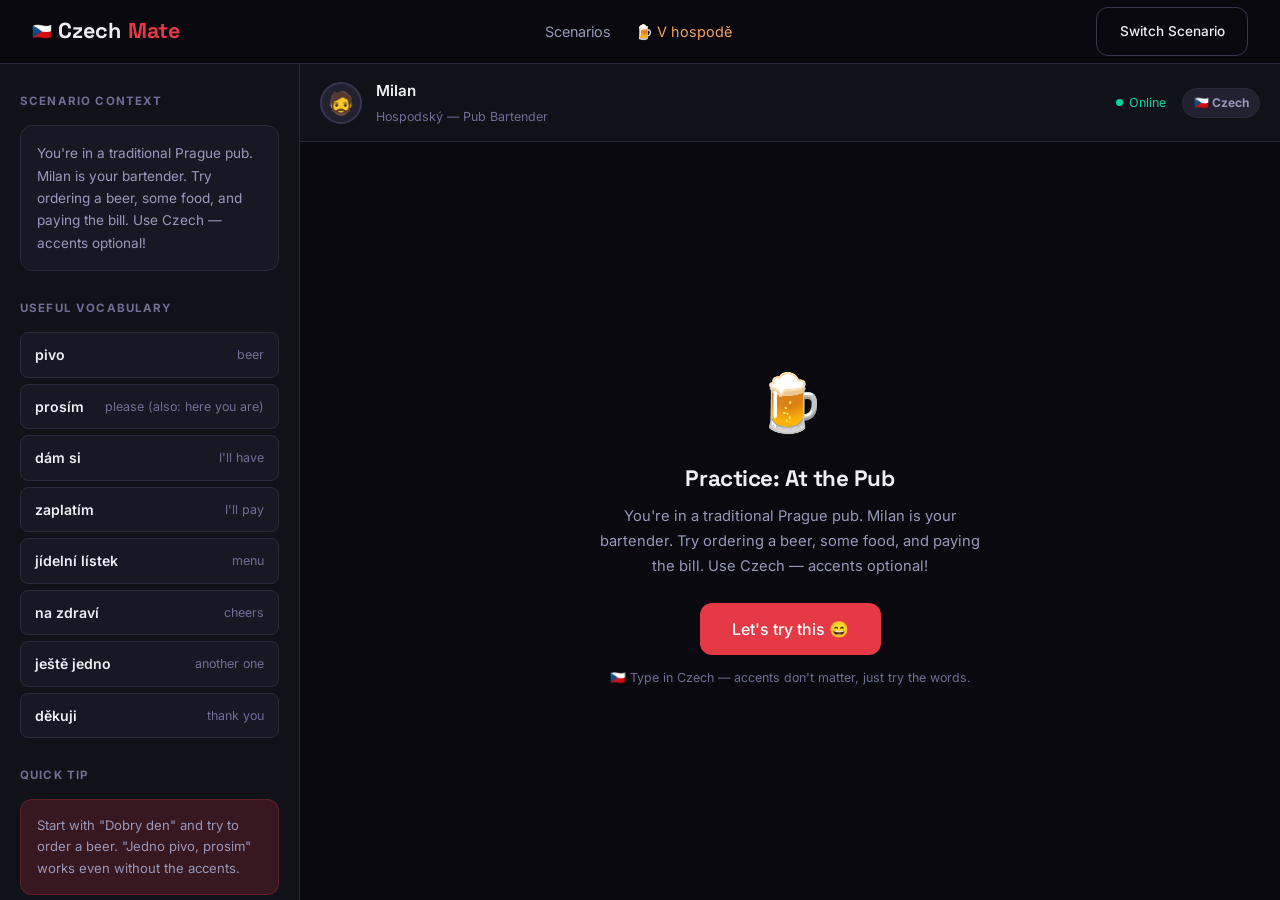
==== commit b71cb243: "UI/UX quality pass — polish, accessibility, mobile improvements - styles.css: focus-visible states, " ====
--- a/practice.html
+++ b/practice.html
@@ -12,11 +12,38 @@
   <script src="chat.js"></script>
   <style>
     .quick-btns { display:flex; gap:.5rem; flex-wrap:wrap; margin-bottom:.65rem; }
-    .quick-btn { padding:.38rem .8rem; border-radius:var(--r); border:1px solid var(--border); background:var(--s2); color:var(--t2); font-size:.78rem; font-weight:500; cursor:pointer; transition:all .15s; }
-    .quick-btn:hover { border-color:var(--border-l); color:var(--t1); }
+    .quick-btn { padding:.38rem .8rem; border-radius:var(--r); border:1px solid var(--border); background:var(--s2); color:var(--t2); font-size:.78rem; font-weight:500; cursor:pointer; transition:border-color .15s, color .15s, background .15s, transform .15s; }
+    .quick-btn:hover { border-color:var(--border-l); color:var(--t1); transform:translateY(-1px); }
+    .quick-btn:active { transform:translateY(0); }
     .voice-quick-btn { border-color:rgba(230,57,70,.4); color:var(--red); }
     .voice-quick-btn:hover { border-color:var(--red); background:rgba(230,57,70,.08); }
     .voice-quick-btn.listening { background:rgba(230,57,70,.12); color:var(--red); animation: pulse 1s infinite; }
+
+    /* Mobile sidebar toggle */
+    .sidebar-toggle-btn {
+      display:none; align-items:center; gap:.35rem;
+      background:var(--s2); border:1px solid var(--border); border-radius:var(--r);
+      padding:.4rem .75rem; font-size:.78rem; font-weight:600; color:var(--t2);
+      cursor:pointer; transition:all .2s; flex-shrink:0;
+    }
+    .sidebar-toggle-btn:hover { border-color:var(--border-l); color:var(--t1); }
+
+    /* Sidebar overlay on mobile */
+    .sidebar-overlay {
+      display:none; position:fixed; inset:0; background:rgba(0,0,0,.6);
+      z-index:150; backdrop-filter:blur(4px);
+    }
+    .sidebar-overlay.open { display:block; }
+
+    @media (max-width:900px) {
+      .sidebar-toggle-btn { display:flex; }
+      .chat-sidebar {
+        position:fixed; top:64px; left:0; bottom:0; z-index:160;
+        transform:translateX(-100%); transition:transform .3s var(--ease);
+        width:280px; display:block !important;
+      }
+      .chat-sidebar.open { transform:translateX(0); }
+    }
   </style>
 </head>
 <body>
@@ -61,6 +88,7 @@
 
       <div class="chat-topbar">
         <div class="chat-persona">
+          <button class="sidebar-toggle-btn" onclick="toggleSidebar()" aria-label="Show vocabulary">📚 Vocab</button>
           <div class="persona-avatar" id="personaAvatar">…</div>
           <div>
             <div class="persona-name" id="personaName">Loading…</div>
@@ -72,6 +100,7 @@
           <span id="langBadge" style="font-size:.75rem;font-weight:700;padding:.25rem .65rem;border-radius:100px;background:var(--s3);color:var(--t2);border:1px solid var(--border)"></span>
         </div>
       </div>
+      <div class="sidebar-overlay" id="sidebarOverlay" onclick="toggleSidebar()"></div>
 
       <div class="chat-msgs" id="chatMsgs">
         <div id="welcomeState" style="flex:1;display:flex;align-items:center;justify-content:center;padding:3rem 2rem;">
@@ -764,5 +793,22 @@
   })();
   </script>
 
+  <script>
+    // Mobile sidebar toggle
+    function toggleSidebar() {
+      const sidebar = document.getElementById('chatSidebar');
+      const overlay = document.getElementById('sidebarOverlay');
+      const isOpen  = sidebar.classList.contains('open');
+      sidebar.classList.toggle('open', !isOpen);
+      overlay.classList.toggle('open', !isOpen);
+      document.body.style.overflow = isOpen ? '' : 'hidden';
+    }
+
+    // Nav scroll shadow
+    window.addEventListener('scroll', () => {
+      document.querySelector('nav').classList.toggle('scrolled', window.scrollY > 10);
+    }, { passive: true });
+  </script>
+
 </body>
 </html>
--- a/styles.css
+++ b/styles.css
@@ -20,12 +20,13 @@
   --blue:     #4361ee;
   --t1:       #eeeef5;
   --t2:       #9898bc;
-  --t3:       #55557a;
+  --t3:       #6e6e96;
   --font-h:   'Space Grotesk', sans-serif;
   --font-b:   'Inter', sans-serif;
   --r:        12px;
   --r-lg:     18px;
   --shadow:   0 8px 32px rgba(0,0,0,0.5);
+  --ease:     cubic-bezier(0.16, 1, 0.3, 1);
 }
 
 html { scroll-behavior: smooth; }
@@ -40,9 +41,11 @@
   position: fixed; top: 0; left: 0; right: 0; z-index: 200;
   display: flex; align-items: center; justify-content: space-between;
   padding: 0 2rem; height: 64px;
-  background: rgba(9,9,15,0.85); backdrop-filter: blur(16px);
+  background: rgba(9,9,15,0.9); backdrop-filter: blur(20px) saturate(180%);
   border-bottom: 1px solid var(--border);
-}
+  transition: box-shadow .3s;
+}
+nav.scrolled { box-shadow: 0 4px 24px rgba(0,0,0,0.4); }
 .logo {
   font-family: var(--font-h); font-size: 1.35rem; font-weight: 700;
   text-decoration: none; color: var(--t1); display: flex; align-items: center; gap: 0.4rem;
@@ -59,13 +62,16 @@
   display: inline-flex; align-items: center; gap: 0.45rem;
   padding: .75rem 1.4rem; border-radius: var(--r);
   font-family: var(--font-b); font-size: .9rem; font-weight: 500;
-  text-decoration: none; cursor: pointer; border: none; transition: all .2s;
-  white-space: nowrap;
+  text-decoration: none; cursor: pointer; border: none;
+  transition: background .2s var(--ease), transform .2s var(--ease), box-shadow .2s var(--ease), border-color .2s;
+  white-space: nowrap; position: relative;
 }
 .btn-primary { background: var(--red); color: #fff; }
-.btn-primary:hover { background: var(--red-d); transform: translateY(-1px); box-shadow: 0 8px 24px var(--red-glow); }
+.btn-primary:hover { background: var(--red-d); transform: translateY(-2px); box-shadow: 0 12px 28px var(--red-glow); }
+.btn-primary:active { transform: translateY(0); box-shadow: none; }
 .btn-ghost { background: transparent; color: var(--t1); border: 1px solid var(--border-l); }
-.btn-ghost:hover { border-color: var(--t2); background: var(--s2); }
+.btn-ghost:hover { border-color: var(--t2); background: var(--s2); transform: translateY(-1px); }
+.btn-ghost:active { transform: translateY(0); }
 .btn-lg { padding: 1rem 2rem; font-size: 1rem; }
 .btn-xl { padding: 1.1rem 2.25rem; font-size: 1.05rem; font-weight: 600; border-radius: 14px; }
 
@@ -145,16 +151,22 @@
 .scenario-card {
   background:var(--s2); border:1px solid var(--border); border-radius:var(--r-lg);
   padding:2rem; cursor:pointer; text-decoration:none; color:inherit; display:block;
-  transition:all .25s; position:relative; overflow:hidden;
+  transition:transform .3s var(--ease), box-shadow .3s var(--ease), border-color .2s;
+  position:relative; overflow:hidden;
   box-shadow: 0 2px 12px rgba(0,0,0,0.35);
 }
 .scenario-card::before {
   content:''; position:absolute; top:0; left:0; right:0; height:3px;
   background:linear-gradient(90deg,var(--red),var(--gold));
-  transform:scaleX(0); transform-origin:left; transition:transform .3s;
+  transform:scaleX(0); transform-origin:left;
+  transition:transform .35s var(--ease);
 }
 .scenario-card:hover::before { transform:scaleX(1); }
-.scenario-card:hover { border-color:var(--border-l); transform:translateY(-5px); box-shadow:0 16px 48px rgba(0,0,0,0.6), 0 0 0 1px var(--border-l); }
+.scenario-card:hover {
+  border-color:var(--border-l); transform:translateY(-6px);
+  box-shadow:0 20px 56px rgba(0,0,0,0.65), 0 0 0 1px var(--border-l);
+}
+.scenario-card:active { transform:translateY(-2px); }
 .scenario-icon { font-size:2.5rem; margin-bottom:1rem; display:block; }
 .scenario-card h3 { font-size:1.15rem; font-weight:600; margin-bottom:.2rem; }
 .cz-title { font-size:.82rem; color:var(--gold); margin-bottom:.75rem; font-style:italic; }
@@ -172,8 +184,12 @@
 
 /* ─── TESTIMONIALS ─── */
 .testimonials-grid { display:grid; grid-template-columns:repeat(auto-fit,minmax(280px,1fr)); gap:1.25rem; margin-top:3rem; }
-.testimonial { background:var(--s2); border:1px solid var(--border); border-radius:var(--r-lg); padding:2rem; box-shadow:0 2px 12px rgba(0,0,0,0.3); transition: transform .2s, box-shadow .2s; }
-.testimonial:hover { transform:translateY(-3px); box-shadow:0 8px 32px rgba(0,0,0,0.45); }
+.testimonial {
+  background:var(--s2); border:1px solid var(--border); border-radius:var(--r-lg);
+  padding:2rem; box-shadow:0 2px 12px rgba(0,0,0,0.3);
+  transition: transform .3s var(--ease), box-shadow .3s var(--ease), border-color .2s;
+}
+.testimonial:hover { transform:translateY(-4px); box-shadow:0 12px 40px rgba(0,0,0,0.5); border-color:var(--border-l); }
 .stars { color:var(--gold); font-size:.9rem; margin-bottom:1rem; letter-spacing:2px; }
 .testimonial blockquote { color:var(--t2); font-size:.95rem; line-height:1.8; margin-bottom:1.25rem; font-style:italic; }
 .t-author { display:flex; align-items:center; gap:.75rem; }
@@ -205,9 +221,12 @@
 .filter-bar { display:flex; align-items:center; gap:.6rem; flex-wrap:wrap; margin-bottom:2rem; }
 .filter-btn {
   font-size:.8rem; font-weight:600; padding:.35rem .9rem; border-radius:100px;
-  background:var(--s2); border:1px solid var(--border); color:var(--t2); cursor:pointer; transition:all .2s;
-}
-.filter-btn.active, .filter-btn:hover { background:var(--red); border-color:var(--red); color:#fff; }
+  background:var(--s2); border:1px solid var(--border); color:var(--t2); cursor:pointer;
+  transition: background .2s, border-color .2s, color .2s, transform .15s var(--ease);
+}
+.filter-btn:hover { border-color:var(--border-l); color:var(--t1); transform:translateY(-1px); }
+.filter-btn.active { background:var(--red); border-color:var(--red); color:#fff; transform:none; }
+.filter-btn.active:hover { background:var(--red-d); }
 
 /* ─── SCENARIO DETAIL ─── */
 .detail-header {
@@ -340,9 +359,11 @@
 .msg .msg-audio-btn { display:inline-flex; align-items:center; gap:.25rem; margin-top:.4rem; padding:.2rem .55rem; border-radius:100px; border:1px solid var(--border); background:transparent; color:var(--t3); font-size:.7rem; cursor:pointer; transition:all .15s; }
 .msg .msg-audio-btn:hover { border-color:var(--red); color:var(--red); }
 .msg-correction {
-  max-width:420px; background:var(--gold-glow); border:1px solid rgba(244,162,97,.3);
-  border-radius:var(--r); padding:.8rem 1rem; font-size:.82rem; color:var(--gold); line-height:1.6;
-}
+  max-width:420px; background:rgba(244,162,97,.08); border:1px solid rgba(244,162,97,.25);
+  border-left:3px solid var(--gold);
+  border-radius:var(--r); padding:.85rem 1rem; font-size:.83rem; color:var(--t2); line-height:1.65;
+}
+.msg-correction strong { color:var(--gold); }
 .correction-label { font-weight:700; font-size:.72rem; text-transform:uppercase; letter-spacing:.06em; margin-bottom:.35rem; display:flex; align-items:center; gap:.3rem; }
 
 .typing-wrap { display:none; }
@@ -365,9 +386,10 @@
 .chat-submit {
   width:44px; height:44px; background:var(--red); border:none; border-radius:var(--r);
   color:#fff; cursor:pointer; display:flex; align-items:center; justify-content:center;
-  font-size:1.1rem; transition:background .2s; flex-shrink:0;
-}
-.chat-submit:hover { background:var(--red-d); }
+  font-size:1.1rem; transition:background .2s, transform .2s var(--ease), box-shadow .2s; flex-shrink:0;
+}
+.chat-submit:hover { background:var(--red-d); transform:scale(1.05); box-shadow:0 4px 16px var(--red-glow); }
+.chat-submit:active { transform:scale(0.97); }
 .chat-hint { font-size:.75rem; color:var(--t3); text-align:center; margin-top:.5rem; }
 
 /* ─── WELCOME / INTRO OVERLAY ─── */
@@ -393,10 +415,49 @@
 @media (max-width:640px) {
   nav { padding:0 1rem; }
   .nav-links { display:none; }
+  .nav-right { gap:.5rem; }
+  .lang-toggle-opt { padding:.35rem .6rem; font-size:.75rem; }
   .hero h1 { font-size:2.4rem; }
   .hero-stats { gap:2rem; }
   .scenarios-grid { grid-template-columns:1fr; }
-}
+  .chat-main { height:calc(100vh - 64px); }
+  .quick-btns { gap:.35rem; }
+  .quick-btn { font-size:.72rem; padding:.3rem .65rem; }
+  .dialogue-line { grid-template-columns:60px 1fr; padding:1.2rem 1rem; }
+  .dl-czech { font-size:1.35rem; }
+}
+@media (max-width:440px) {
+  .nav-right .btn { display:none; }
+}
+
+/* ─── FOCUS STATES ─── */
+:focus-visible {
+  outline: 2px solid var(--red);
+  outline-offset: 3px;
+  border-radius: var(--r);
+}
+button:focus-visible, a:focus-visible, input:focus-visible, select:focus-visible {
+  outline: 2px solid var(--red);
+  outline-offset: 3px;
+}
+.chat-input:focus-visible { outline: none; }
+
+/* ─── REDUCED MOTION ─── */
+@media (prefers-reduced-motion: reduce) {
+  *, *::before, *::after {
+    animation-duration: .01ms !important;
+    animation-iteration-count: 1 !important;
+    transition-duration: .01ms !important;
+    scroll-behavior: auto !important;
+  }
+  html { scroll-behavior: auto; }
+}
+
+/* ─── CUSTOM SCROLLBAR ─── */
+::-webkit-scrollbar { width: 6px; height: 6px; }
+::-webkit-scrollbar-track { background: var(--bg); }
+::-webkit-scrollbar-thumb { background: var(--border-l); border-radius: 3px; }
+::-webkit-scrollbar-thumb:hover { background: var(--t3); }
 
 /* ─── PANIC BTN (global) ─── */
 .panic-btn {
